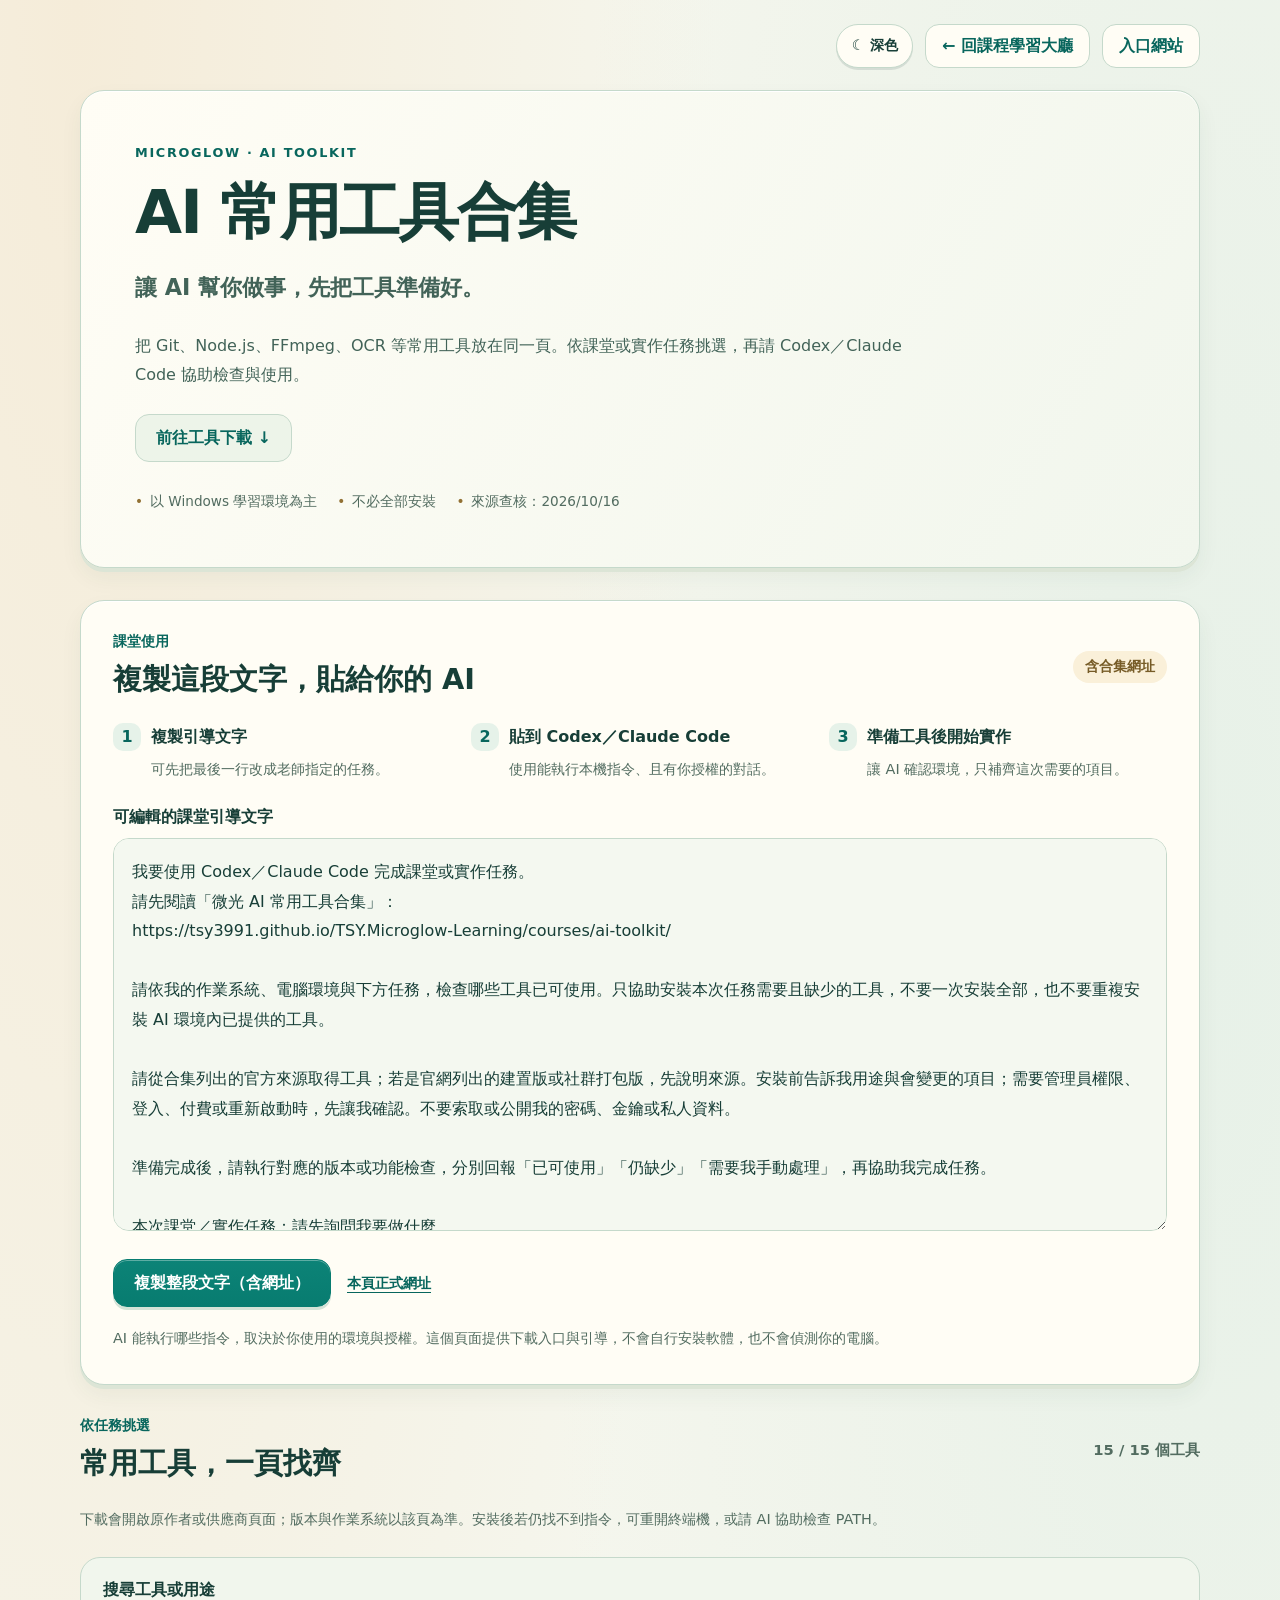
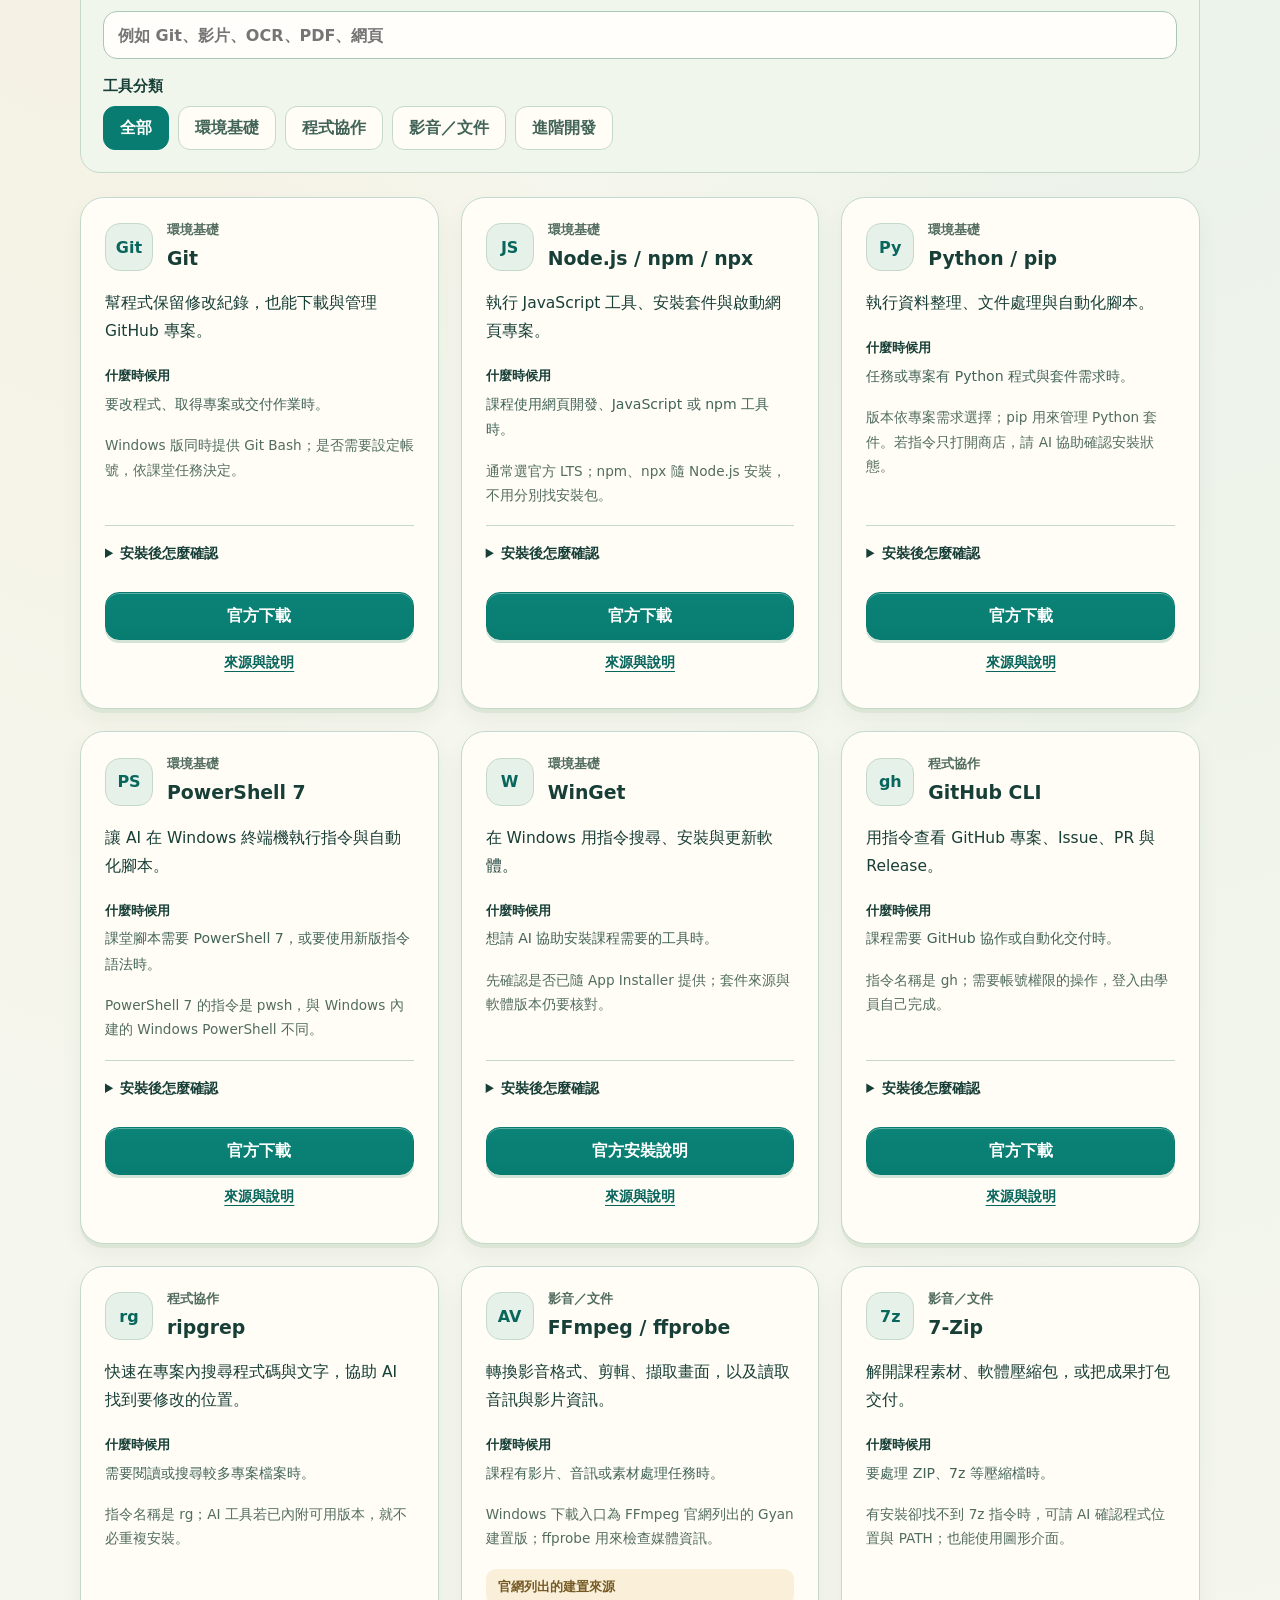
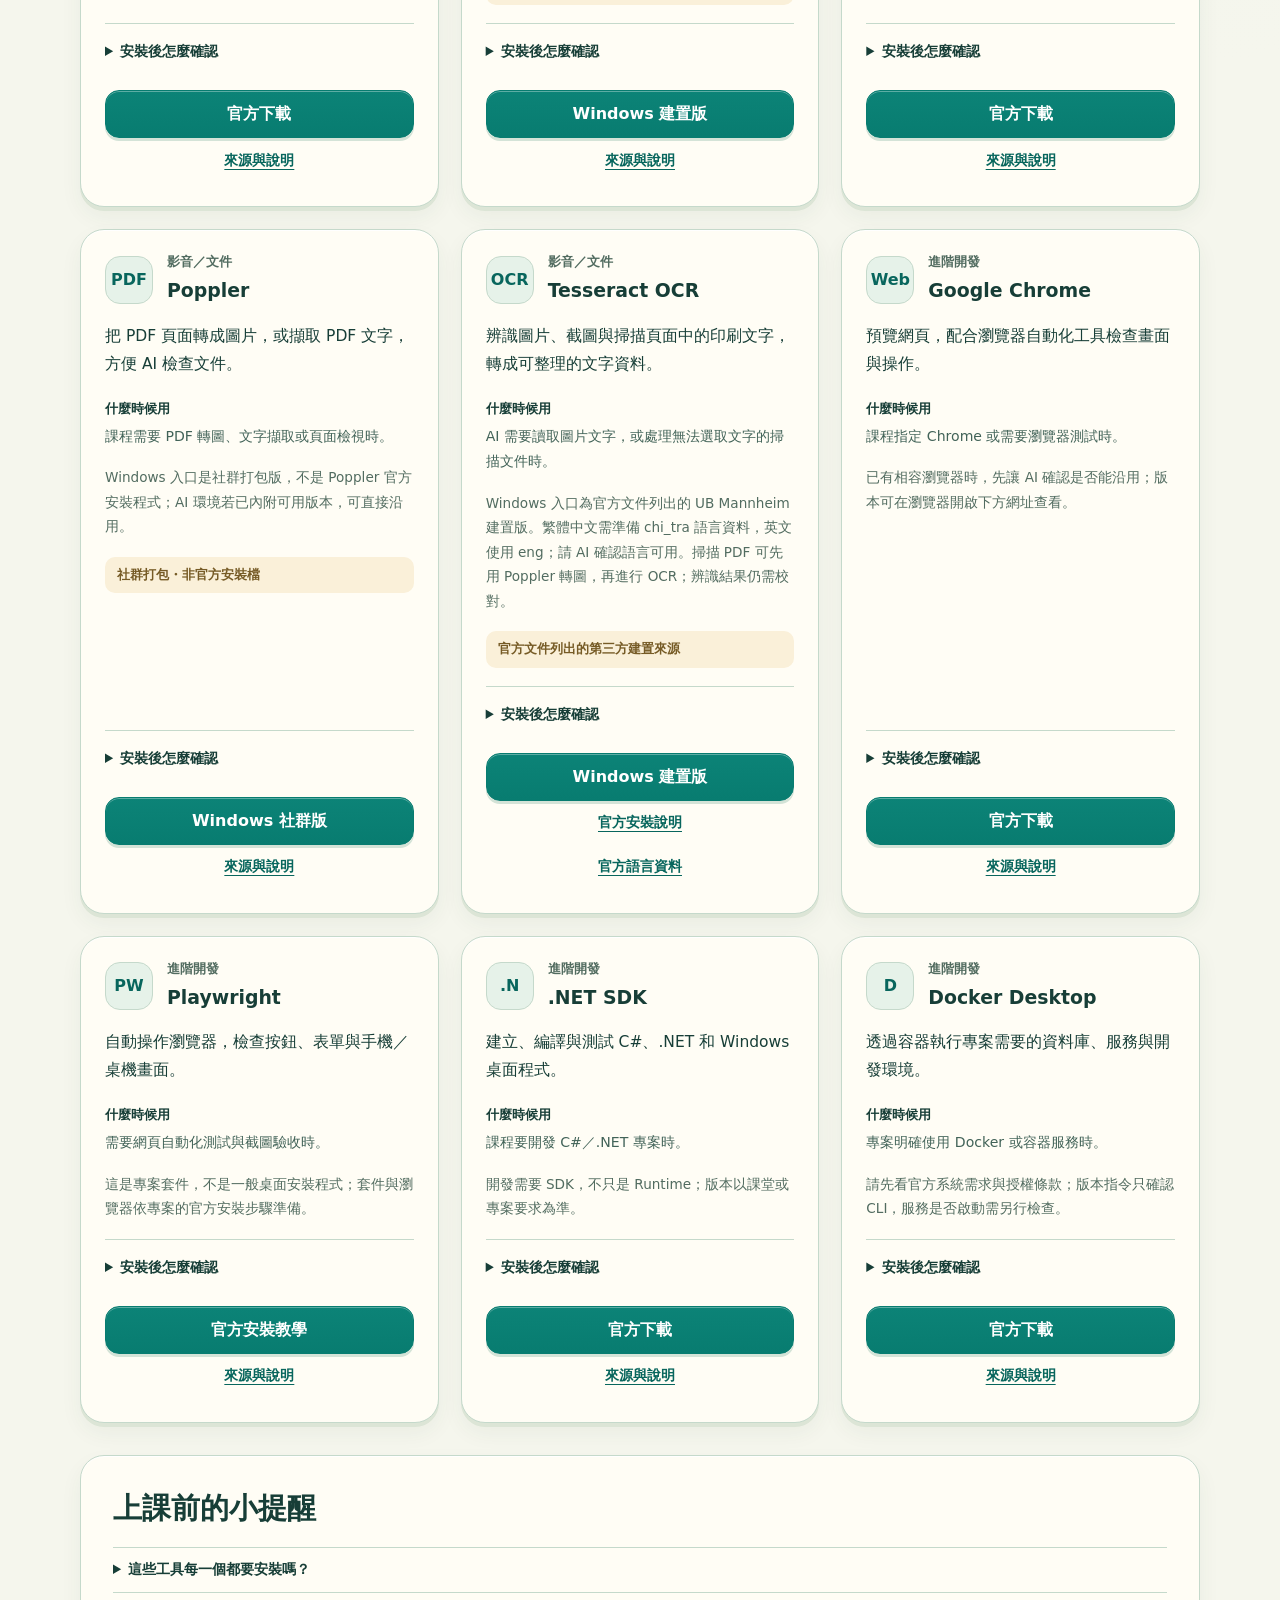
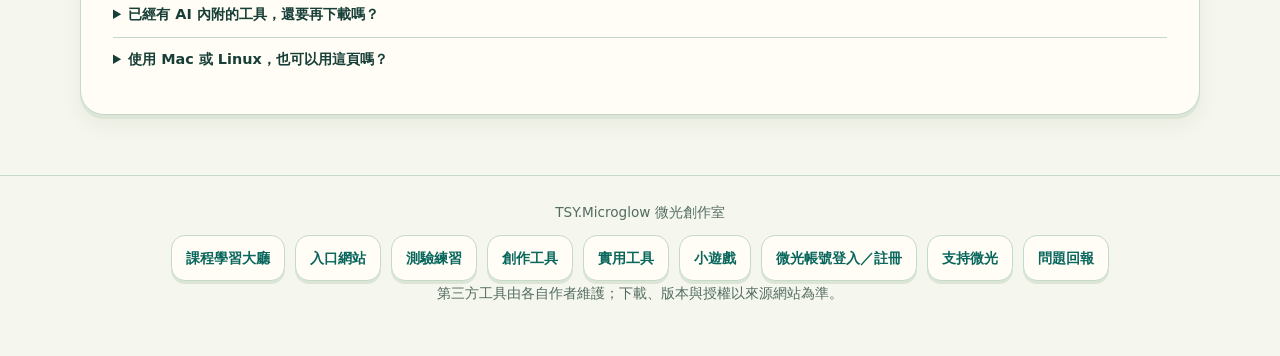
==== courses/ai-toolkit/index.html @ 14f391e3 "feat(theme): add manual theme switching" ====
<!doctype html>
<html lang="zh-Hant-TW">
<head>
  <meta charset="utf-8">

  <meta name="viewport" content="width=device-width, initial-scale=1, viewport-fit=cover">
  <meta http-equiv="Content-Security-Policy" content="default-src 'self'; script-src 'self'; style-src 'self'; img-src 'self' data:; connect-src 'self' https://xduwufkfmzovlwcyodcp.supabase.co; object-src 'none'; base-uri 'self'; form-action 'self'">
    <script src="../../scripts/theme-mode.js?v=20261106b"></script>
  <meta name="theme-color" content="#f5f6ed" data-light-theme-color="#f5f6ed" data-dark-theme-color="#102527">
  <meta name="description" content="AI 課程與實作常用工具下載入口：Git、Node.js、Python、FFmpeg 等工具集中同頁，附用途、安裝確認方式與可貼給 Codex／Claude Code 的課堂引導文字。">
  <meta property="og:title" content="AI 常用工具合集｜微光課程學習">
  <meta property="og:description" content="先確認任務，再準備工具。官方下載、用途說明與課堂引導文字，集中在同一頁。">
  <meta property="og:type" content="website">
  <meta property="og:url" content="https://tsy3991.github.io/TSY.Microglow-Learning/courses/ai-toolkit/">
  <meta property="og:image" content="https://tsy3991.github.io/TSY.Microglow-Learning/assets/og-image.png?v=20261012a">
  <link rel="canonical" href="https://tsy3991.github.io/TSY.Microglow-Learning/courses/ai-toolkit/">
  <link rel="icon" href="../../assets/favicon.png?v=20261012a" type="image/png">
  <link rel="apple-touch-icon" href="../../assets/apple-touch-icon.png?v=20261012a">
  <link rel="manifest" href="../../manifest.webmanifest">
  <title>AI 常用工具合集｜微光課程學習</title>
  <link rel="stylesheet" href="../../shared/base.css?v=20261106b">
  <script src="./toolkit.js?v=20261016a" defer></script>
    <link rel="stylesheet" href="../../theme-mode.css?v=20261106b">
  </head>
<body>
  <a class="skip-link" href="#main-content">跳到主要內容</a>
  <main class="kit-shell" id="main-content" tabindex="-1">
    <nav class="kit-topbar" aria-label="返回連結"><a href="../../">← 回課程學習大廳</a><a href="https://tsy3991.github.io/TSY.Microglow-Website/">入口網站</a></nav>
    <header class="kit-hero">
      <p class="kit-eyebrow">MICROGLOW · AI TOOLKIT</p><h1>AI 常用工具合集</h1>
      <p class="kit-intro">讓 AI 幫你做事，先把工具準備好。</p>
      <p>把 Git、Node.js、FFmpeg、OCR 等常用工具放在同一頁。依課堂或實作任務挑選，再請 Codex／Claude Code 協助檢查與使用。</p>
      <div class="kit-hero-actions"><a class="kit-secondary" href="#tool-list">前往工具下載 ↓</a></div>
      <div class="kit-meta"><span>以 Windows 學習環境為主</span><span>不必全部安裝</span><span>來源查核：2026/10/16</span></div>
    </header>
    <section class="kit-panel kit-classroom" aria-labelledby="classroom-title">
      <div class="kit-section-heading"><div><p class="kit-kicker">課堂使用</p><h2 id="classroom-title">複製這段文字，貼給你的 AI</h2></div><span class="kit-tag">含合集網址</span></div>
      <ol class="kit-steps"><li><strong>複製引導文字</strong><span>可先把最後一行改成老師指定的任務。</span></li><li><strong>貼到 Codex／Claude Code</strong><span>使用能執行本機指令、且有你授權的對話。</span></li><li><strong>準備工具後開始實作</strong><span>讓 AI 確認環境，只補齊這次需要的項目。</span></li></ol>
      <label class="kit-prompt-label" for="classroom-prompt">可編輯的課堂引導文字</label>
      <textarea id="classroom-prompt" rows="12" spellcheck="false">我要使用 Codex／Claude Code 完成課堂或實作任務。
請先閱讀「微光 AI 常用工具合集」：
https://tsy3991.github.io/TSY.Microglow-Learning/courses/ai-toolkit/

請依我的作業系統、電腦環境與下方任務，檢查哪些工具已可使用。只協助安裝本次任務需要且缺少的工具，不要一次安裝全部，也不要重複安裝 AI 環境內已提供的工具。

請從合集列出的官方來源取得工具；若是官網列出的建置版或社群打包版，先說明來源。安裝前告訴我用途與會變更的項目；需要管理員權限、登入、付費或重新啟動時，先讓我確認。不要索取或公開我的密碼、金鑰或私人資料。

準備完成後，請執行對應的版本或功能檢查，分別回報「已可使用」「仍缺少」「需要我手動處理」，再協助我完成任務。

本次課堂／實作任務：請先詢問我要做什麼。</textarea>
      <div class="kit-prompt-actions"><button type="button" class="kit-button" data-copy="classroom-prompt">複製整段文字（含網址）</button><a class="kit-source-link" href="https://tsy3991.github.io/TSY.Microglow-Learning/courses/ai-toolkit/">本頁正式網址</a></div>
      <p class="kit-help">AI 能執行哪些指令，取決於你使用的環境與授權。這個頁面提供下載入口與引導，不會自行安裝軟體，也不會偵測你的電腦。</p>
    </section>
    <section class="kit-catalog" id="tool-list" aria-labelledby="tools-title">
      <div class="kit-section-heading"><div><p class="kit-kicker">依任務挑選</p><h2 id="tools-title">常用工具，一頁找齊</h2></div><p class="kit-count" id="tool-count" role="status" aria-live="polite">15 個工具</p></div>
      <p class="kit-help">下載會開啟原作者或供應商頁面；版本與作業系統以該頁為準。安裝後若仍找不到指令，可重開終端機，或請 AI 協助檢查 PATH。</p>
      <div class="kit-controls" hidden data-controls><label class="kit-search" for="tool-search"><span>搜尋工具或用途</span><input id="tool-search" type="search" placeholder="例如 Git、影片、OCR、PDF、網頁" autocomplete="off"></label><fieldset class="kit-filters"><legend>工具分類</legend><div><button type="button" data-filter="all" aria-pressed="true">全部</button><button type="button" data-filter="basic" aria-pressed="false">環境基礎</button><button type="button" data-filter="code" aria-pressed="false">程式協作</button><button type="button" data-filter="media" aria-pressed="false">影音／文件</button><button type="button" data-filter="advanced" aria-pressed="false">進階開發</button></div></fieldset></div>
      <div class="kit-grid">
      <article class="kit-card" data-tool data-category="basic" data-search="git 幫程式保留修改紀錄，也能下載與管理 github 專案。 要改程式、取得專案或交付作業時。 git --version" aria-labelledby="git-title">
        <div class="kit-card-heading"><span class="kit-mark" aria-hidden="true">Git</span><div><p class="kit-category">環境基礎</p><h3 id="git-title">Git</h3></div></div>
        <p class="kit-use">幫程式保留修改紀錄，也能下載與管理 GitHub 專案。</p><p class="kit-when"><strong>什麼時候用</strong>要改程式、取得專案或交付作業時。</p>
        <p class="kit-note">Windows 版同時提供 Git Bash；是否需要設定帳號，依課堂任務決定。</p>
        <details class="kit-check"><summary>安裝後怎麼確認</summary><pre><code id="check-git">git --version</code></pre><button type="button" class="kit-small-button" data-copy="check-git">複製檢查方式<span class="sr-only">：Git</span></button></details>
        <div class="kit-card-actions"><a class="kit-button" href="https://git-scm.com/install/windows" target="_blank" rel="noopener noreferrer">官方下載<span class="sr-only">：Git（另開分頁）</span></a><a class="kit-source-link" href="https://gitforwindows.org/" target="_blank" rel="noopener noreferrer">來源與說明<span class="sr-only">：Git（另開分頁）</span></a></div>
      </article>
      <article class="kit-card" data-tool data-category="basic" data-search="node.js / npm / npx 執行 javascript 工具、安裝套件與啟動網頁專案。 課程使用網頁開發、javascript 或 npm 工具時。 node --version
npm --version
npx --version" aria-labelledby="node-title">
        <div class="kit-card-heading"><span class="kit-mark" aria-hidden="true">JS</span><div><p class="kit-category">環境基礎</p><h3 id="node-title">Node.js / npm / npx</h3></div></div>
        <p class="kit-use">執行 JavaScript 工具、安裝套件與啟動網頁專案。</p><p class="kit-when"><strong>什麼時候用</strong>課程使用網頁開發、JavaScript 或 npm 工具時。</p>
        <p class="kit-note">通常選官方 LTS；npm、npx 隨 Node.js 安裝，不用分別找安裝包。</p>
        <details class="kit-check"><summary>安裝後怎麼確認</summary><pre><code id="check-node">node --version
npm --version
npx --version</code></pre><button type="button" class="kit-small-button" data-copy="check-node">複製檢查方式<span class="sr-only">：Node.js / npm / npx</span></button></details>
        <div class="kit-card-actions"><a class="kit-button" href="https://nodejs.org/en/download" target="_blank" rel="noopener noreferrer">官方下載<span class="sr-only">：Node.js / npm / npx（另開分頁）</span></a><a class="kit-source-link" href="https://docs.npmjs.com/downloading-and-installing-node-js-and-npm/" target="_blank" rel="noopener noreferrer">來源與說明<span class="sr-only">：Node.js / npm / npx（另開分頁）</span></a></div>
      </article>
      <article class="kit-card" data-tool data-category="basic" data-search="python / pip 執行資料整理、文件處理與自動化腳本。 任務或專案有 python 程式與套件需求時。 python --version
python -m pip --version" aria-labelledby="python-title">
        <div class="kit-card-heading"><span class="kit-mark" aria-hidden="true">Py</span><div><p class="kit-category">環境基礎</p><h3 id="python-title">Python / pip</h3></div></div>
        <p class="kit-use">執行資料整理、文件處理與自動化腳本。</p><p class="kit-when"><strong>什麼時候用</strong>任務或專案有 Python 程式與套件需求時。</p>
        <p class="kit-note">版本依專案需求選擇；pip 用來管理 Python 套件。若指令只打開商店，請 AI 協助確認安裝狀態。</p>
        <details class="kit-check"><summary>安裝後怎麼確認</summary><pre><code id="check-python">python --version
python -m pip --version</code></pre><button type="button" class="kit-small-button" data-copy="check-python">複製檢查方式<span class="sr-only">：Python / pip</span></button></details>
        <div class="kit-card-actions"><a class="kit-button" href="https://www.python.org/downloads/windows/" target="_blank" rel="noopener noreferrer">官方下載<span class="sr-only">：Python / pip（另開分頁）</span></a><a class="kit-source-link" href="https://docs.python.org/3/using/windows.html" target="_blank" rel="noopener noreferrer">來源與說明<span class="sr-only">：Python / pip（另開分頁）</span></a></div>
      </article>
      <article class="kit-card" data-tool data-category="basic" data-search="powershell 7 讓 ai 在 windows 終端機執行指令與自動化腳本。 課堂腳本需要 powershell 7，或要使用新版指令語法時。 pwsh --version" aria-labelledby="powershell-title">
        <div class="kit-card-heading"><span class="kit-mark" aria-hidden="true">PS</span><div><p class="kit-category">環境基礎</p><h3 id="powershell-title">PowerShell 7</h3></div></div>
        <p class="kit-use">讓 AI 在 Windows 終端機執行指令與自動化腳本。</p><p class="kit-when"><strong>什麼時候用</strong>課堂腳本需要 PowerShell 7，或要使用新版指令語法時。</p>
        <p class="kit-note">PowerShell 7 的指令是 pwsh，與 Windows 內建的 Windows PowerShell 不同。</p>
        <details class="kit-check"><summary>安裝後怎麼確認</summary><pre><code id="check-powershell">pwsh --version</code></pre><button type="button" class="kit-small-button" data-copy="check-powershell">複製檢查方式<span class="sr-only">：PowerShell 7</span></button></details>
        <div class="kit-card-actions"><a class="kit-button" href="https://github.com/PowerShell/PowerShell/releases" target="_blank" rel="noopener noreferrer">官方下載<span class="sr-only">：PowerShell 7（另開分頁）</span></a><a class="kit-source-link" href="https://learn.microsoft.com/en-us/powershell/scripting/install/installing-powershell-on-windows" target="_blank" rel="noopener noreferrer">來源與說明<span class="sr-only">：PowerShell 7（另開分頁）</span></a></div>
      </article>
      <article class="kit-card" data-tool data-category="basic" data-search="winget 在 windows 用指令搜尋、安裝與更新軟體。 想請 ai 協助安裝課程需要的工具時。 winget --version" aria-labelledby="winget-title">
        <div class="kit-card-heading"><span class="kit-mark" aria-hidden="true">W</span><div><p class="kit-category">環境基礎</p><h3 id="winget-title">WinGet</h3></div></div>
        <p class="kit-use">在 Windows 用指令搜尋、安裝與更新軟體。</p><p class="kit-when"><strong>什麼時候用</strong>想請 AI 協助安裝課程需要的工具時。</p>
        <p class="kit-note">先確認是否已隨 App Installer 提供；套件來源與軟體版本仍要核對。</p>
        <details class="kit-check"><summary>安裝後怎麼確認</summary><pre><code id="check-winget">winget --version</code></pre><button type="button" class="kit-small-button" data-copy="check-winget">複製檢查方式<span class="sr-only">：WinGet</span></button></details>
        <div class="kit-card-actions"><a class="kit-button" href="https://learn.microsoft.com/en-us/windows/package-manager/winget/" target="_blank" rel="noopener noreferrer">官方安裝說明<span class="sr-only">：WinGet（另開分頁）</span></a><a class="kit-source-link" href="https://github.com/microsoft/winget-cli" target="_blank" rel="noopener noreferrer">來源與說明<span class="sr-only">：WinGet（另開分頁）</span></a></div>
      </article>
      <article class="kit-card" data-tool data-category="code" data-search="github cli 用指令查看 github 專案、issue、pr 與 release。 課程需要 github 協作或自動化交付時。 gh --version" aria-labelledby="github-cli-title">
        <div class="kit-card-heading"><span class="kit-mark" aria-hidden="true">gh</span><div><p class="kit-category">程式協作</p><h3 id="github-cli-title">GitHub CLI</h3></div></div>
        <p class="kit-use">用指令查看 GitHub 專案、Issue、PR 與 Release。</p><p class="kit-when"><strong>什麼時候用</strong>課程需要 GitHub 協作或自動化交付時。</p>
        <p class="kit-note">指令名稱是 gh；需要帳號權限的操作，登入由學員自己完成。</p>
        <details class="kit-check"><summary>安裝後怎麼確認</summary><pre><code id="check-github-cli">gh --version</code></pre><button type="button" class="kit-small-button" data-copy="check-github-cli">複製檢查方式<span class="sr-only">：GitHub CLI</span></button></details>
        <div class="kit-card-actions"><a class="kit-button" href="https://cli.github.com/" target="_blank" rel="noopener noreferrer">官方下載<span class="sr-only">：GitHub CLI（另開分頁）</span></a><a class="kit-source-link" href="https://github.com/cli/cli#installation" target="_blank" rel="noopener noreferrer">來源與說明<span class="sr-only">：GitHub CLI（另開分頁）</span></a></div>
      </article>
      <article class="kit-card" data-tool data-category="code" data-search="ripgrep 快速在專案內搜尋程式碼與文字，協助 ai 找到要修改的位置。 需要閱讀或搜尋較多專案檔案時。 rg --version" aria-labelledby="ripgrep-title">
        <div class="kit-card-heading"><span class="kit-mark" aria-hidden="true">rg</span><div><p class="kit-category">程式協作</p><h3 id="ripgrep-title">ripgrep</h3></div></div>
        <p class="kit-use">快速在專案內搜尋程式碼與文字，協助 AI 找到要修改的位置。</p><p class="kit-when"><strong>什麼時候用</strong>需要閱讀或搜尋較多專案檔案時。</p>
        <p class="kit-note">指令名稱是 rg；AI 工具若已內附可用版本，就不必重複安裝。</p>
        <details class="kit-check"><summary>安裝後怎麼確認</summary><pre><code id="check-ripgrep">rg --version</code></pre><button type="button" class="kit-small-button" data-copy="check-ripgrep">複製檢查方式<span class="sr-only">：ripgrep</span></button></details>
        <div class="kit-card-actions"><a class="kit-button" href="https://github.com/BurntSushi/ripgrep/releases/latest" target="_blank" rel="noopener noreferrer">官方下載<span class="sr-only">：ripgrep（另開分頁）</span></a><a class="kit-source-link" href="https://github.com/BurntSushi/ripgrep#installation" target="_blank" rel="noopener noreferrer">來源與說明<span class="sr-only">：ripgrep（另開分頁）</span></a></div>
      </article>
      <article class="kit-card" data-tool data-category="media" data-search="ffmpeg / ffprobe 轉換影音格式、剪輯、擷取畫面，以及讀取音訊與影片資訊。 課程有影片、音訊或素材處理任務時。 ffmpeg -version
ffprobe -version" aria-labelledby="ffmpeg-title">
        <div class="kit-card-heading"><span class="kit-mark" aria-hidden="true">AV</span><div><p class="kit-category">影音／文件</p><h3 id="ffmpeg-title">FFmpeg / ffprobe</h3></div></div>
        <p class="kit-use">轉換影音格式、剪輯、擷取畫面，以及讀取音訊與影片資訊。</p><p class="kit-when"><strong>什麼時候用</strong>課程有影片、音訊或素材處理任務時。</p>
        <p class="kit-note">Windows 下載入口為 FFmpeg 官網列出的 Gyan 建置版；ffprobe 用來檢查媒體資訊。</p><p class="kit-source">官網列出的建置來源</p>
        <details class="kit-check"><summary>安裝後怎麼確認</summary><pre><code id="check-ffmpeg">ffmpeg -version
ffprobe -version</code></pre><button type="button" class="kit-small-button" data-copy="check-ffmpeg">複製檢查方式<span class="sr-only">：FFmpeg / ffprobe</span></button></details>
        <div class="kit-card-actions"><a class="kit-button" href="https://www.gyan.dev/ffmpeg/builds/" target="_blank" rel="noopener noreferrer">Windows 建置版<span class="sr-only">：FFmpeg / ffprobe（另開分頁）</span></a><a class="kit-source-link" href="https://ffmpeg.org/download.html" target="_blank" rel="noopener noreferrer">來源與說明<span class="sr-only">：FFmpeg / ffprobe（另開分頁）</span></a></div>
      </article>
      <article class="kit-card" data-tool data-category="media" data-search="7-zip 解開課程素材、軟體壓縮包，或把成果打包交付。 要處理 zip、7z 等壓縮檔時。 7z i" aria-labelledby="sevenzip-title">
        <div class="kit-card-heading"><span class="kit-mark" aria-hidden="true">7z</span><div><p class="kit-category">影音／文件</p><h3 id="sevenzip-title">7-Zip</h3></div></div>
        <p class="kit-use">解開課程素材、軟體壓縮包，或把成果打包交付。</p><p class="kit-when"><strong>什麼時候用</strong>要處理 ZIP、7z 等壓縮檔時。</p>
        <p class="kit-note">有安裝卻找不到 7z 指令時，可請 AI 確認程式位置與 PATH；也能使用圖形介面。</p>
        <details class="kit-check"><summary>安裝後怎麼確認</summary><pre><code id="check-sevenzip">7z i</code></pre><button type="button" class="kit-small-button" data-copy="check-sevenzip">複製檢查方式<span class="sr-only">：7-Zip</span></button></details>
        <div class="kit-card-actions"><a class="kit-button" href="https://www.7-zip.org/download.html" target="_blank" rel="noopener noreferrer">官方下載<span class="sr-only">：7-Zip（另開分頁）</span></a><a class="kit-source-link" href="https://github.com/ip7z/7zip" target="_blank" rel="noopener noreferrer">來源與說明<span class="sr-only">：7-Zip（另開分頁）</span></a></div>
      </article>
      <article class="kit-card" data-tool data-category="media" data-search="poppler 把 pdf 頁面轉成圖片，或擷取 pdf 文字，方便 ai 檢查文件。 課程需要 pdf 轉圖、文字擷取或頁面檢視時。 pdftoppm -v
pdftotext -v" aria-labelledby="poppler-title">
        <div class="kit-card-heading"><span class="kit-mark" aria-hidden="true">PDF</span><div><p class="kit-category">影音／文件</p><h3 id="poppler-title">Poppler</h3></div></div>
        <p class="kit-use">把 PDF 頁面轉成圖片，或擷取 PDF 文字，方便 AI 檢查文件。</p><p class="kit-when"><strong>什麼時候用</strong>課程需要 PDF 轉圖、文字擷取或頁面檢視時。</p>
        <p class="kit-note">Windows 入口是社群打包版，不是 Poppler 官方安裝程式；AI 環境若已內附可用版本，可直接沿用。</p><p class="kit-source">社群打包・非官方安裝檔</p>
        <details class="kit-check"><summary>安裝後怎麼確認</summary><pre><code id="check-poppler">pdftoppm -v
pdftotext -v</code></pre><button type="button" class="kit-small-button" data-copy="check-poppler">複製檢查方式<span class="sr-only">：Poppler</span></button></details>
        <div class="kit-card-actions"><a class="kit-button" href="https://github.com/oschwartz10612/poppler-windows/releases" target="_blank" rel="noopener noreferrer">Windows 社群版<span class="sr-only">：Poppler（另開分頁）</span></a><a class="kit-source-link" href="https://poppler.freedesktop.org/" target="_blank" rel="noopener noreferrer">來源與說明<span class="sr-only">：Poppler（另開分頁）</span></a></div>
      </article>
      <article class="kit-card" data-tool data-category="media" data-search="tesseract ocr 光學文字辨識 圖片轉文字 掃描文件 截圖 繁體中文 chi_tra 英文 eng tesseract --version --list-langs" aria-labelledby="tesseract-title">
        <div class="kit-card-heading"><span class="kit-mark" aria-hidden="true">OCR</span><div><p class="kit-category">影音／文件</p><h3 id="tesseract-title">Tesseract OCR</h3></div></div>
        <p class="kit-use">辨識圖片、截圖與掃描頁面中的印刷文字，轉成可整理的文字資料。</p><p class="kit-when"><strong>什麼時候用</strong>AI 需要讀取圖片文字，或處理無法選取文字的掃描文件時。</p>
        <p class="kit-note">Windows 入口為官方文件列出的 UB Mannheim 建置版。繁體中文需準備 chi_tra 語言資料，英文使用 eng；請 AI 確認語言可用。掃描 PDF 可先用 Poppler 轉圖，再進行 OCR；辨識結果仍需校對。</p><p class="kit-source">官方文件列出的第三方建置來源</p>
        <details class="kit-check"><summary>安裝後怎麼確認</summary><pre><code id="check-tesseract">tesseract --version
tesseract --list-langs</code></pre><p class="kit-help">版本能顯示後，再確認語言清單包含任務需要的 chi_tra／eng；只有版本正常，不代表已可辨識繁體中文。</p><button type="button" class="kit-small-button" data-copy="check-tesseract">複製檢查方式<span class="sr-only">：Tesseract OCR</span></button></details>
        <div class="kit-card-actions"><a class="kit-button" href="https://github.com/UB-Mannheim/tesseract/wiki" target="_blank" rel="noopener noreferrer">Windows 建置版<span class="sr-only">：Tesseract OCR（另開分頁）</span></a><a class="kit-source-link" href="https://tesseract-ocr.github.io/tessdoc/Installation.html" target="_blank" rel="noopener noreferrer">官方安裝說明<span class="sr-only">：Tesseract OCR（另開分頁）</span></a><a class="kit-source-link" href="https://tesseract-ocr.github.io/tessdoc/Data-Files.html" target="_blank" rel="noopener noreferrer">官方語言資料<span class="sr-only">：Tesseract OCR（另開分頁）</span></a></div>
      </article>
      <article class="kit-card" data-tool data-category="advanced" data-search="google chrome 預覽網頁，配合瀏覽器自動化工具檢查畫面與操作。 課程指定 chrome 或需要瀏覽器測試時。 chrome://version" aria-labelledby="chrome-title">
        <div class="kit-card-heading"><span class="kit-mark" aria-hidden="true">Web</span><div><p class="kit-category">進階開發</p><h3 id="chrome-title">Google Chrome</h3></div></div>
        <p class="kit-use">預覽網頁，配合瀏覽器自動化工具檢查畫面與操作。</p><p class="kit-when"><strong>什麼時候用</strong>課程指定 Chrome 或需要瀏覽器測試時。</p>
        <p class="kit-note">已有相容瀏覽器時，先讓 AI 確認是否能沿用；版本可在瀏覽器開啟下方網址查看。</p>
        <details class="kit-check"><summary>安裝後怎麼確認</summary><pre><code id="check-chrome">chrome://version</code></pre><button type="button" class="kit-small-button" data-copy="check-chrome">複製檢查方式<span class="sr-only">：Google Chrome</span></button></details>
        <div class="kit-card-actions"><a class="kit-button" href="https://www.google.com/chrome/" target="_blank" rel="noopener noreferrer">官方下載<span class="sr-only">：Google Chrome（另開分頁）</span></a><a class="kit-source-link" href="https://support.google.com/chrome/answer/95346" target="_blank" rel="noopener noreferrer">來源與說明<span class="sr-only">：Google Chrome（另開分頁）</span></a></div>
      </article>
      <article class="kit-card" data-tool data-category="advanced" data-search="playwright 自動操作瀏覽器，檢查按鈕、表單與手機／桌機畫面。 需要網頁自動化測試與截圖驗收時。 npm ls @playwright/test playwright" aria-labelledby="playwright-title">
        <div class="kit-card-heading"><span class="kit-mark" aria-hidden="true">PW</span><div><p class="kit-category">進階開發</p><h3 id="playwright-title">Playwright</h3></div></div>
        <p class="kit-use">自動操作瀏覽器，檢查按鈕、表單與手機／桌機畫面。</p><p class="kit-when"><strong>什麼時候用</strong>需要網頁自動化測試與截圖驗收時。</p>
        <p class="kit-note">這是專案套件，不是一般桌面安裝程式；套件與瀏覽器依專案的官方安裝步驟準備。</p>
        <details class="kit-check"><summary>安裝後怎麼確認</summary><pre><code id="check-playwright">npm ls @playwright/test playwright</code></pre><button type="button" class="kit-small-button" data-copy="check-playwright">複製檢查方式<span class="sr-only">：Playwright</span></button></details>
        <div class="kit-card-actions"><a class="kit-button" href="https://playwright.dev/docs/intro" target="_blank" rel="noopener noreferrer">官方安裝教學<span class="sr-only">：Playwright（另開分頁）</span></a><a class="kit-source-link" href="https://github.com/microsoft/playwright" target="_blank" rel="noopener noreferrer">來源與說明<span class="sr-only">：Playwright（另開分頁）</span></a></div>
      </article>
      <article class="kit-card" data-tool data-category="advanced" data-search=".net sdk 建立、編譯與測試 c#、.net 和 windows 桌面程式。 課程要開發 c#／.net 專案時。 dotnet --list-sdks" aria-labelledby="dotnet-title">
        <div class="kit-card-heading"><span class="kit-mark" aria-hidden="true">.N</span><div><p class="kit-category">進階開發</p><h3 id="dotnet-title">.NET SDK</h3></div></div>
        <p class="kit-use">建立、編譯與測試 C#、.NET 和 Windows 桌面程式。</p><p class="kit-when"><strong>什麼時候用</strong>課程要開發 C#／.NET 專案時。</p>
        <p class="kit-note">開發需要 SDK，不只是 Runtime；版本以課堂或專案要求為準。</p>
        <details class="kit-check"><summary>安裝後怎麼確認</summary><pre><code id="check-dotnet">dotnet --list-sdks</code></pre><button type="button" class="kit-small-button" data-copy="check-dotnet">複製檢查方式<span class="sr-only">：.NET SDK</span></button></details>
        <div class="kit-card-actions"><a class="kit-button" href="https://dotnet.microsoft.com/en-us/download" target="_blank" rel="noopener noreferrer">官方下載<span class="sr-only">：.NET SDK（另開分頁）</span></a><a class="kit-source-link" href="https://learn.microsoft.com/en-us/dotnet/core/install/windows" target="_blank" rel="noopener noreferrer">來源與說明<span class="sr-only">：.NET SDK（另開分頁）</span></a></div>
      </article>
      <article class="kit-card" data-tool data-category="advanced" data-search="docker desktop 透過容器執行專案需要的資料庫、服務與開發環境。 專案明確使用 docker 或容器服務時。 docker --version" aria-labelledby="docker-title">
        <div class="kit-card-heading"><span class="kit-mark" aria-hidden="true">D</span><div><p class="kit-category">進階開發</p><h3 id="docker-title">Docker Desktop</h3></div></div>
        <p class="kit-use">透過容器執行專案需要的資料庫、服務與開發環境。</p><p class="kit-when"><strong>什麼時候用</strong>專案明確使用 Docker 或容器服務時。</p>
        <p class="kit-note">請先看官方系統需求與授權條款；版本指令只確認 CLI，服務是否啟動需另行檢查。</p>
        <details class="kit-check"><summary>安裝後怎麼確認</summary><pre><code id="check-docker">docker --version</code></pre><button type="button" class="kit-small-button" data-copy="check-docker">複製檢查方式<span class="sr-only">：Docker Desktop</span></button></details>
        <div class="kit-card-actions"><a class="kit-button" href="https://www.docker.com/products/docker-desktop/" target="_blank" rel="noopener noreferrer">官方下載<span class="sr-only">：Docker Desktop（另開分頁）</span></a><a class="kit-source-link" href="https://docs.docker.com/desktop/setup/install/windows-install/" target="_blank" rel="noopener noreferrer">來源與說明<span class="sr-only">：Docker Desktop（另開分頁）</span></a></div>
      </article>
      </div>
      <div class="kit-empty kit-panel" hidden id="tool-empty"><h3>找不到符合的工具</h3><p>試試其他關鍵字，或切回全部工具。</p><button class="kit-secondary" type="button" id="clear-search">清除篩選</button></div>
    </section>
    <section class="kit-panel kit-faq" aria-labelledby="questions-title"><h2 id="questions-title">上課前的小提醒</h2><details><summary>這些工具每一個都要安裝嗎？</summary><p>不用。先看老師的任務，或把上方文字貼給 AI，請它判斷哪些已可使用、哪些真的需要。npm／npx、ffprobe 等隨對應工具提供的項目，不必再找獨立安裝包。</p></details><details><summary>已經有 AI 內附的工具，還要再下載嗎？</summary><p>不一定。先請 AI 執行實際檢查；現有版本能完成課程任務，就可以沿用。頁面列出的是工具選單，不是每台電腦的固定安裝清單。</p></details><details><summary>使用 Mac 或 Linux，也可以用這頁嗎？</summary><p>可以參考用途與官方文件，再讓 AI 依你的系統選擇相容版本。這頁部分下載入口專為 Windows，請不要直接安裝到其他系統。</p></details></section>
    <p id="copy-status" class="kit-copy-status" role="status" aria-live="polite"></p>
  </main>
  <footer class="kit-footer"><p>TSY.Microglow 微光創作室</p><nav aria-label="站台連結"><a href="../../">課程學習大廳</a><a href="https://tsy3991.github.io/TSY.Microglow-Website/">入口網站</a><a href="https://tsy3991.github.io/amateur-radio-quiz/">測驗練習</a><a href="https://tsy3991.github.io/TSY.Microglow-Creative/">創作工具</a><a href="https://tsy3991.github.io/TSY.Microglow-Tools/">實用工具</a><a href="https://tsy3991.github.io/TSY.Microglow-Games/">小遊戲</a><a href="https://tsy3991.github.io/TSY.Microglow-Website/auth/login.html">微光帳號登入／註冊</a><a href="https://tsy3991.github.io/TSY.Microglow-Website/#support">支持微光</a><a href="https://tsy3991.github.io/TSY.Microglow-Website/#feedback">問題回報</a></nav><p>第三方工具由各自作者維護；下載、版本與授權以來源網站為準。</p></footer>
<script src="../../scripts/portal-visit-beacon.js?v=20261102a" defer></script>
</body>
</html>
---- shared/base.css ----
:root {
  color-scheme: light;
  --kit-ink: #173e37;
  --kit-muted: #526c60;
  --kit-teal: #087c70;
  --kit-line: #c5d9cb;
  --kit-shadow: inset 0 1px 0 #fff, 0 4px 0 #dce5d6, 0 10px 22px rgba(38, 75, 54, .055);
  font-family: "Noto Sans TC", "Microsoft JhengHei", system-ui, sans-serif;
  color: var(--kit-ink);
  background: #f5f6ed;
}
* { box-sizing: border-box; }
body { margin: 0; background: radial-gradient(ellipse at 6% 0, #f5ecd9, transparent 40rem), radial-gradient(ellipse at 95% 18%, #e7f1e8, transparent 42rem), #f5f6ed; }
button, input, textarea { font: inherit; }
button, a { -webkit-tap-highlight-color: transparent; }
a { color: #08665d; text-underline-offset: 4px; }
button { cursor: pointer; }
h1, h2, h3, p { margin-top: 0; }
[hidden] { display: none !important; }
:is(a, button, input, textarea, summary):focus-visible { outline: 3px solid #0a887e; outline-offset: 4px; }
main:focus { outline: none; }
.sr-only { position: absolute; width: 1px; height: 1px; padding: 0; margin: -1px; overflow: hidden; clip-path: inset(50%); white-space: nowrap; border: 0; }
.skip-link { position: fixed; top: 12px; left: 12px; z-index: 100; padding: 12px 18px; background: #08665d; color: white; border-radius: 12px; transform: translateY(-160%); }
.skip-link:focus-visible { transform: none; }
.kit-shell { width: min(1120px, calc(100% - 40px)); margin: auto; padding: 24px 0 60px; }
.kit-topbar { display: flex; justify-content: space-between; gap: 12px; margin-bottom: 22px; }
.kit-topbar a { display: inline-flex; align-items: center; min-height: 44px; padding: 10px 16px; border: 1px solid var(--kit-line); border-radius: 14px; background: #fffdf5; text-decoration: none; font-weight: 800; }
.kit-hero, .kit-panel, .kit-card { border: 1px solid var(--kit-line); border-radius: 24px; box-shadow: var(--kit-shadow); background: #fffdf5; }
.kit-hero { padding: clamp(24px, 5vw, 54px); background: linear-gradient(120deg, #fffdf5, #f1f6ed); }
.kit-eyebrow { margin-bottom: 16px; color: #08665d; font-size: .8rem; font-weight: 850; letter-spacing: .13em; }
h1 { margin-bottom: 18px; font-size: clamp(2.15rem, 5vw, 3.8rem); line-height: 1.2; letter-spacing: -.03em; }
.kit-hero > p:not(.kit-eyebrow) { max-width: 780px; color: #426358; line-height: 1.85; }
.kit-hero .kit-intro { font-size: clamp(1.1rem, 2vw, 1.4rem); font-weight: 750; }
.kit-hero-actions, .kit-prompt-actions { display: flex; flex-wrap: wrap; align-items: center; gap: 14px; margin-top: 24px; }
.kit-button, .kit-secondary, .kit-small-button { display: inline-flex; align-items: center; justify-content: center; min-height: 46px; padding: 11px 20px; border-radius: 14px; line-height: 1.5; font-weight: 800; text-align: center; text-decoration: none; }
.kit-button { border: 1px solid #087c70; background: linear-gradient(#0c8377, #087c70); color: #fff; box-shadow: inset 0 1px 0 #ffffff55, 0 3px 0 #d4e3d7; }
.kit-button:hover { background: #08665d; }
.kit-secondary, .kit-small-button { border: 1px solid var(--kit-line); background: #edf4e9; color: #08665d; }
.kit-secondary:hover, .kit-small-button:hover { background: #e2eede; }
.kit-meta { display: flex; flex-wrap: wrap; gap: 10px 20px; margin-top: 28px; color: var(--kit-muted); font-size: .85rem; line-height: 1.7; }
.kit-meta span::before { content: "•"; margin-right: 7px; color: #927134; }
.kit-panel { padding: clamp(20px, 3vw, 32px); }
.kit-classroom, .kit-catalog, .kit-faq { margin-top: 32px; }
.kit-section-heading { display: flex; flex-wrap: wrap; justify-content: space-between; align-items: center; gap: 12px; margin-bottom: 22px; }
.kit-kicker { margin-bottom: 8px; font-weight: 800; color: #08665d; font-size: .86rem; }
h2 { margin-bottom: 0; font-size: clamp(1.35rem, 3vw, 1.8rem); line-height: 1.45; }
.kit-tag { padding: 7px 12px; border-radius: 99px; background: #faf0d9; color: #765b26; font-size: .85rem; font-weight: 800; }
.kit-steps { display: grid; grid-template-columns: repeat(3, minmax(0, 1fr)); gap: 20px; padding: 0; margin: 0 0 24px; list-style: none; counter-reset: steps; }
.kit-steps li { position: relative; padding-left: 38px; counter-increment: steps; }
.kit-steps li::before { content: counter(steps); position: absolute; left: 0; top: 0; display: grid; place-items: center; width: 28px; height: 28px; border-radius: 10px; color: #08665d; background: #e6f2e9; font-weight: 850; }
.kit-steps strong { display: block; margin-bottom: 7px; line-height: 1.7; }
.kit-steps span { display: block; color: var(--kit-muted); font-size: .9rem; line-height: 1.8; }
.kit-prompt-label { display: block; margin-bottom: 10px; font-weight: 800; }
textarea { width: 100%; padding: 18px; resize: vertical; min-height: 200px; border: 1px solid var(--kit-line); border-radius: 16px; color: var(--kit-ink); background: #f4f8f0; line-height: 1.85; font-size: 1rem; }
.kit-source-link { display: inline-flex; align-items: center; min-height: 44px; padding: 8px 2px; font-size: .9rem; font-weight: 750; }
.kit-help { margin: 18px 0 0; color: var(--kit-muted); font-size: .9rem; line-height: 1.85; }
.kit-count { margin: 0; color: var(--kit-muted); font-size: .92rem; font-weight: 750; }
.kit-controls { margin: 24px 0; padding: 22px; border: 1px solid var(--kit-line); border-radius: 20px; background: #f1f6ed; }
.kit-search { display: grid; gap: 10px; font-weight: 750; }
.kit-search input { width: 100%; min-height: 48px; padding: 12px 14px; border: 1px solid #aac6b7; border-radius: 14px; background: #fffefa; color: var(--kit-ink); }
.kit-filters { padding: 0; border: 0; margin: 18px 0 0; min-width: 0; }
.kit-filters legend { padding: 0; margin-bottom: 10px; font-weight: 750; font-size: .92rem; }
.kit-filters > div { display: flex; flex-wrap: wrap; gap: 9px; }
.kit-filters button { min-height: 44px; padding: 10px 16px; border: 1px solid var(--kit-line); border-radius: 12px; color: #426358; background: #fffdf5; font-weight: 750; }
.kit-filters button[aria-pressed="true"] { color: #fff; background: #087c70; border-color: #087c70; }
.kit-grid { display: grid; grid-template-columns: repeat(3, minmax(0, 1fr)); gap: 22px; margin-top: 24px; }
.kit-card { display: flex; flex-direction: column; padding: 24px; min-width: 0; }
.kit-card-heading { display: flex; align-items: center; gap: 14px; margin-bottom: 18px; }
.kit-card-heading > div { min-width: 0; }
.kit-mark { display: grid; flex: 0 0 48px; place-items: center; width: 48px; height: 48px; border: 1px solid var(--kit-line); border-radius: 15px; background: #e6f2e9; color: #08665d; font-weight: 850; font-size: 1rem; }
.kit-category { margin: 0 0 5px; color: #526c60; font-size: .8rem; font-weight: 750; }
h3 { margin: 0; font-size: 1.18rem; line-height: 1.5; overflow-wrap: anywhere; }
.kit-use { margin-bottom: 18px; font-size: .97rem; line-height: 1.8; }
.kit-when { margin-bottom: 16px; font-size: .88rem; color: #426358; line-height: 1.8; }
.kit-when strong { display: block; margin-bottom: 4px; color: var(--kit-ink); font-size: .82rem; }
.kit-note { margin: 0 0 18px; color: var(--kit-muted); font-size: .85rem; line-height: 1.8; }
.kit-source { margin: 0 0 18px; padding: 8px 12px; color: #765b26; border-radius: 10px; background: #faf0d9; font-size: .8rem; font-weight: 750; line-height: 1.6; }
.kit-check { margin-top: auto; border-top: 1px solid var(--kit-line); padding-top: 6px; }
summary { cursor: pointer; min-height: 44px; padding: 12px 0; font-size: .9rem; font-weight: 750; }
pre { padding: 14px; margin: 6px 0 12px; border: 1px solid #d7e3d3; border-radius: 12px; background: #f1f6ed; overflow-x: auto; font-size: .83rem; line-height: 1.8; }
code { font-family: Consolas, "Cascadia Code", monospace; }
.kit-small-button { min-height: 44px; font-size: .86rem; padding: 9px 14px; margin-bottom: 14px; }
.kit-card-actions { display: grid; grid-template-columns: 1fr; justify-items: center; margin-top: 16px; }
.kit-card-actions .kit-button { width: 100%; }
.kit-empty { margin-top: 24px; text-align: center; }
.kit-faq h2 { margin-bottom: 18px; }
.kit-faq details { border-top: 1px solid var(--kit-line); }
.kit-faq p { color: #426358; font-size: .95rem; line-height: 1.85; }
.kit-copy-status { position: fixed; z-index: 50; bottom: 20px; left: 50%; transform: translateX(-50%); width: max-content; max-width: calc(100% - 32px); margin: 0; padding: 14px 20px; border-radius: 16px; background: #173e37; color: #fff; box-shadow: 0 8px 24px #173e3726; font-size: .92rem; line-height: 1.7; pointer-events: none; }
.kit-copy-status:empty { display: none; }
.kit-footer { padding: 24px 20px 40px; border-top: 1px solid var(--kit-line); text-align: center; color: var(--kit-muted); font-size: .85rem; line-height: 1.8; }
.kit-footer p { margin-bottom: 10px; }
.kit-footer nav { display: flex; flex-wrap: wrap; justify-content: center; gap: 10px; }
.kit-footer a { display: inline-flex; align-items: center; min-height: 44px; padding: 10px; font-weight: 750; }
@media (max-width: 960px) { .kit-grid { grid-template-columns: repeat(2, minmax(0, 1fr)); } }
@media (max-width: 640px) {
  .kit-shell { width: calc(100% - 28px); padding-top: 16px; }
  .kit-topbar { margin-bottom: 18px; }
  .kit-topbar a { font-size: .9rem; padding: 10px 12px; }
  .kit-hero, .kit-panel { padding: 22px 20px; }
  .kit-eyebrow { font-size: .7rem; letter-spacing: .08em; }
  .kit-hero > p:not(.kit-eyebrow) { font-size: .97rem; }
  .kit-hero-actions, .kit-prompt-actions { align-items: stretch; flex-direction: column; gap: 12px; }
  .kit-hero-actions .kit-button, .kit-hero-actions .kit-secondary { width: 100%; }
  .kit-prompt-actions .kit-source-link { justify-content: center; }
  .kit-meta { gap: 8px 12px; font-size: .78rem; }
  .kit-steps, .kit-grid { grid-template-columns: 1fr; }
  .kit-steps { gap: 18px; }
  .kit-controls { padding: 18px 16px; }
  .kit-filters button { padding: 10px 12px; font-size: .9rem; }
  .kit-card { padding: 22px; }
  textarea { padding: 14px; }
}
@media print {
  body { background: #fff; }
  .kit-shell { width: 100%; }
  .kit-controls, .kit-copy-status, [data-copy], .kit-topbar, .kit-hero-actions { display: none !important; }
  .kit-grid { grid-template-columns: repeat(2, minmax(0, 1fr)); }
  .kit-card { break-inside: avoid; box-shadow: none; }
}

.kit-topbar { flex-wrap: wrap; }
.kit-footer a { padding: 10px 14px; border: 1px solid var(--kit-line); border-radius: 14px; background: #fffdf5; text-decoration: none; box-shadow: 0 3px 0 #dce5d6; }
@media (prefers-reduced-motion: no-preference) { @view-transition { navigation: auto; } }


 :root[data-theme="dark"]{ color-scheme:dark; --kit-bg:#102527; --kit-panel:#193336; --kit-panel-soft:#203d40; --kit-ink:#f6f3e9; --kit-muted:#b5c9c4; --kit-line:#526b6b; --kit-teal:#8ee0cf; --kit-gold:#ffcf70; --kit-shadow:0 16px 36px #0007; }
 :root[data-theme="dark"] html, :root[data-theme="dark"] body{ color-scheme:dark; background:#102527; color:#f6f3e9; }
 :root[data-theme="dark"] :is(.kit-hero,.kit-panel,.kit-card,.kit-controls,.kit-filters button,.kit-search input,textarea,pre){ background-color:#193336; color:#f6f3e9; border-color:#526b6b; }
 :root[data-theme="dark"] .kit-hero{ background:linear-gradient(120deg,#193336,#203d40); } :root[data-theme="dark"] :is(.kit-hero>p:not(.kit-eyebrow),.kit-when,.kit-faq p,.kit-filters button){ color:#d4e2de; }
 :root[data-theme="dark"] :is(.kit-eyebrow,.kit-kicker){ color:#8ee0cf; } :root[data-theme="dark"] .kit-filters button[aria-pressed="true"]{ background:#204d48; color:#f6f3e9; border-color:#8ee0cf; }
 :root[data-theme="dark"] .kit-secondary, :root[data-theme="dark"] .kit-small-button{ background:#203d40; color:#d4e2de; } :root[data-theme="dark"] .kit-button{ background:linear-gradient(#8ee0cf,#63c4b1); color:#102527; border-color:#8ee0cf; } :root[data-theme="dark"] .kit-source{ background:#493b20; color:#ffcf70; } :root[data-theme="dark"] .kit-copy-status{ background:#203d40; color:#f6f3e9; }

.skip-link { top:calc(12px + env(safe-area-inset-top,0px)); left:calc(12px + env(safe-area-inset-left,0px)); }
.kit-copy-status { bottom:calc(20px + env(safe-area-inset-bottom,0px)); left:calc(50% + env(safe-area-inset-left,0px)); max-width:calc(100% - 32px - env(safe-area-inset-left,0px) - env(safe-area-inset-right,0px)); }
/* Dark theme contrast for fixed source/category labels. */
:root[data-theme="dark"] .kit-source-link{color:#8ee0cf}
:root[data-theme="dark"] .kit-category{color:#b5c9c4}
:root[data-theme="dark"] .kit-mark{background:#203d40;color:#d4e2de;border-color:#526b6b}
---- theme-mode.css ----
:root { color-scheme: light; }
:root[data-theme="dark"] { color-scheme: dark; }
.tsy-theme-toggle { position: static; z-index: auto; display: inline-flex; align-items: center; justify-content: center; gap: .35rem; flex: 0 0 auto; min-height: 44px; margin-inline-start: auto; padding: .55rem .9rem; border: 1px solid var(--line, #c5d9cb); border-radius: 999px; color: var(--ink, #173e37); background: var(--panel, #fffdf5); box-shadow: 0 2px 0 rgba(23,62,55,.12); font: inherit; font-size: .9rem; font-weight: 800; line-height: 1.2; cursor: pointer; white-space: nowrap; }
.tsy-theme-toggle:hover { filter: brightness(.96); }
.tsy-theme-toggle:focus-visible { outline: 3px solid #0a887e; outline-offset: 3px; }
:root[data-theme="dark"] .tsy-theme-toggle { color: var(--ink, #f6f3e9); background: var(--panel, #193336); border-color: var(--line, #526b6b); box-shadow: 0 2px 0 rgba(0,0,0,.25); }
:root[data-theme="dark"] .tsy-theme-toggle:focus-visible { outline-color: #8ee0cf; }
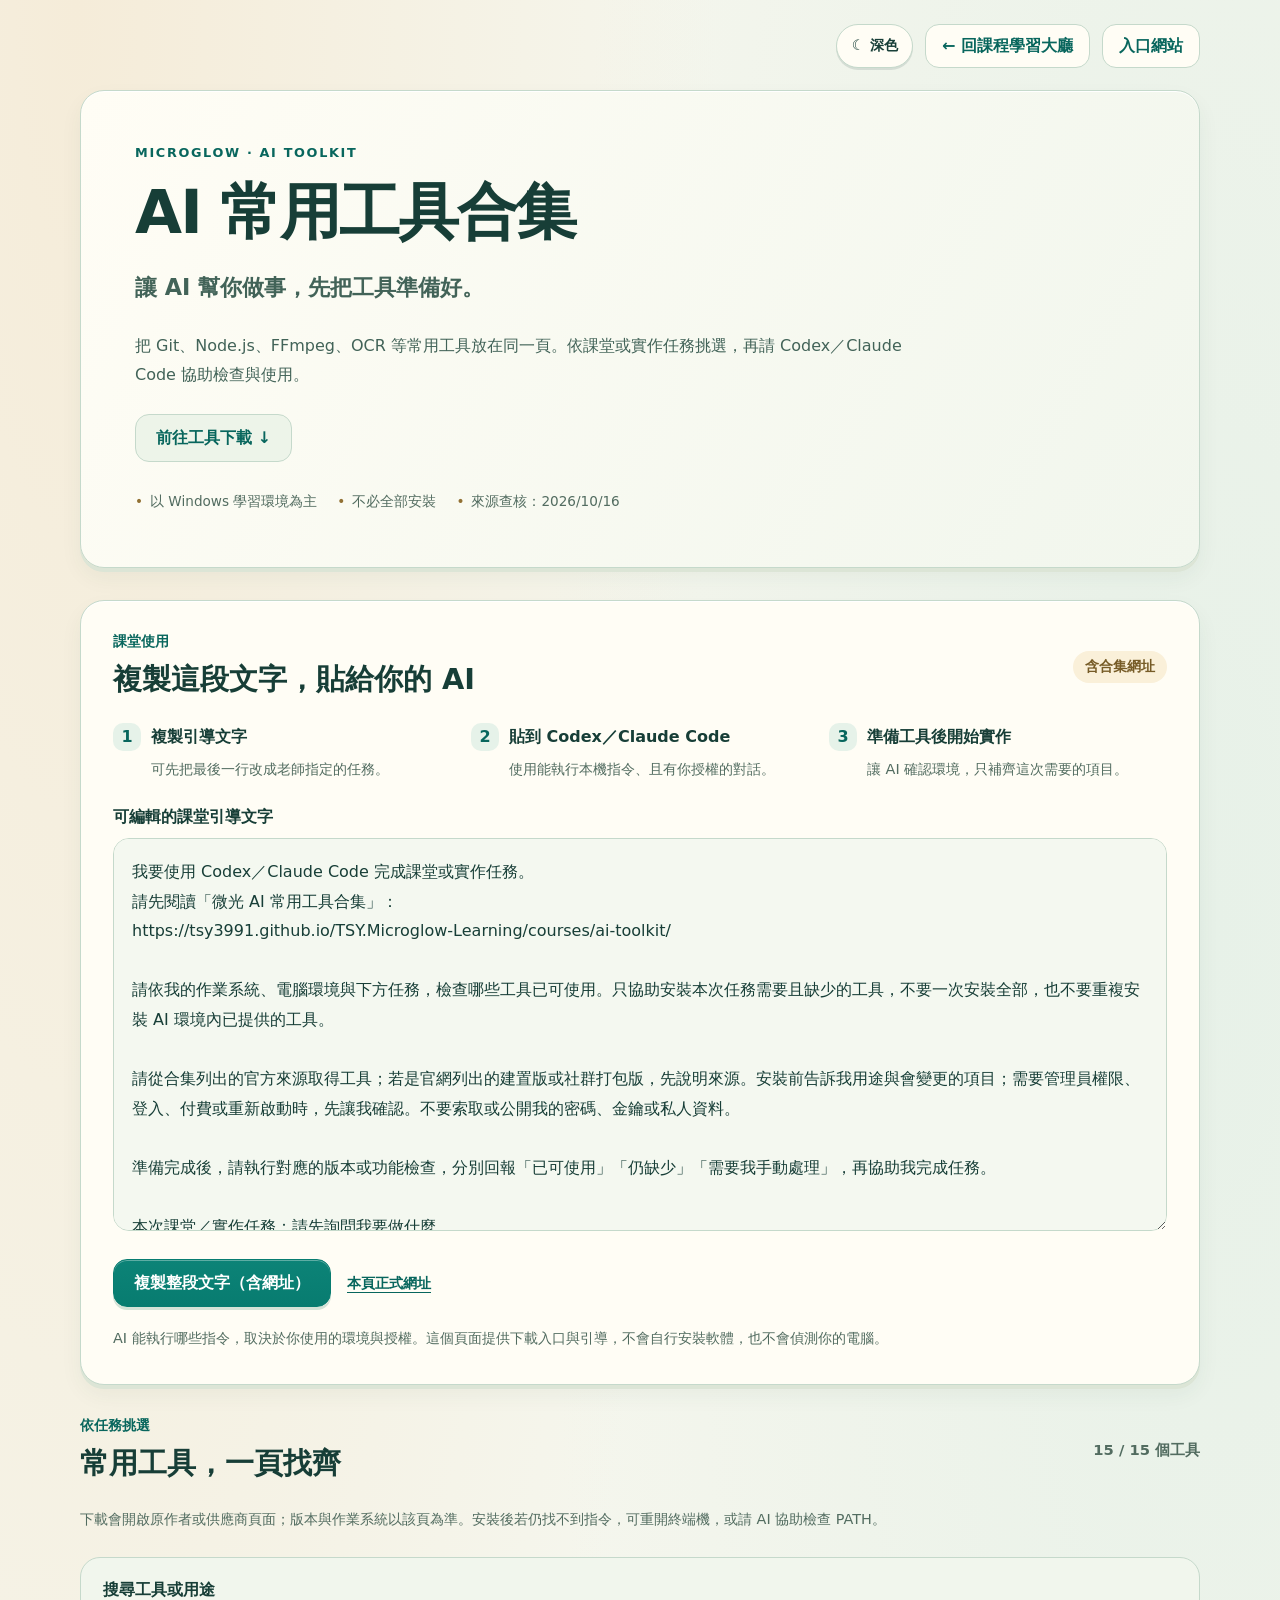
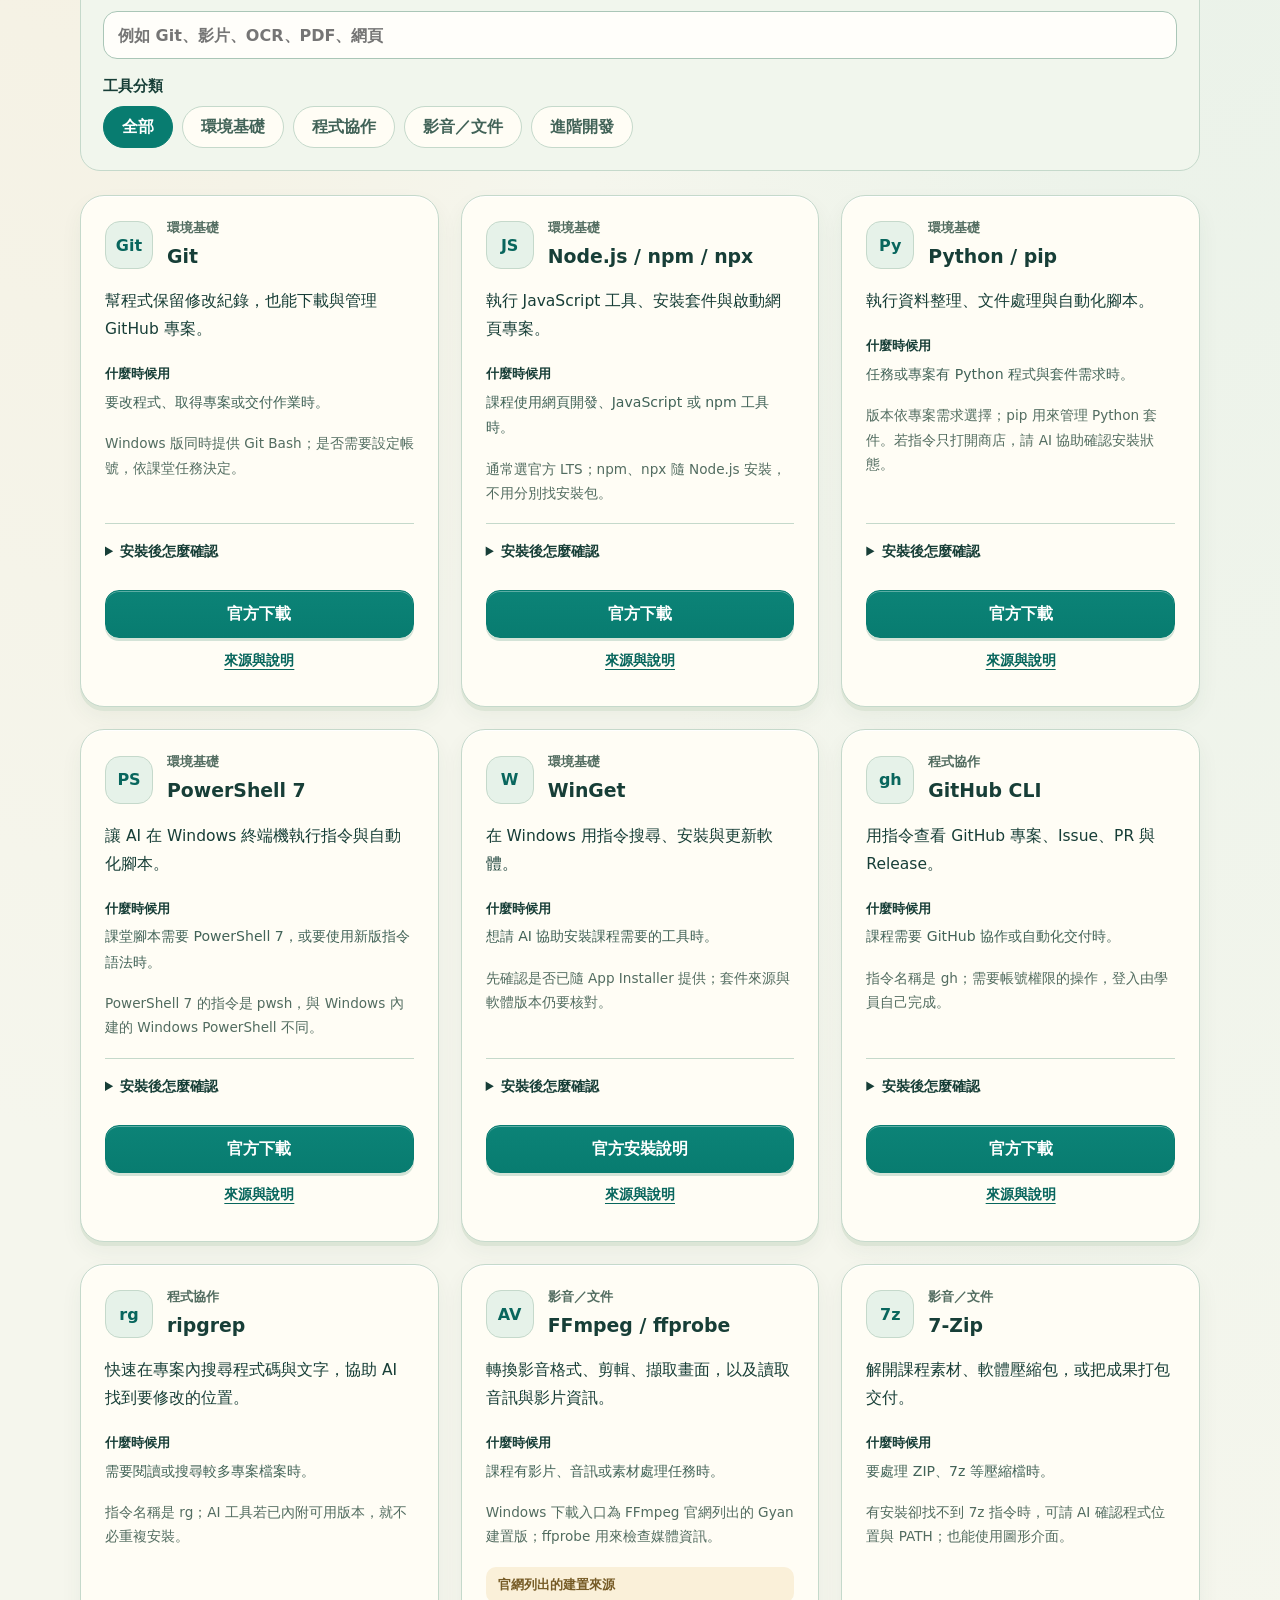
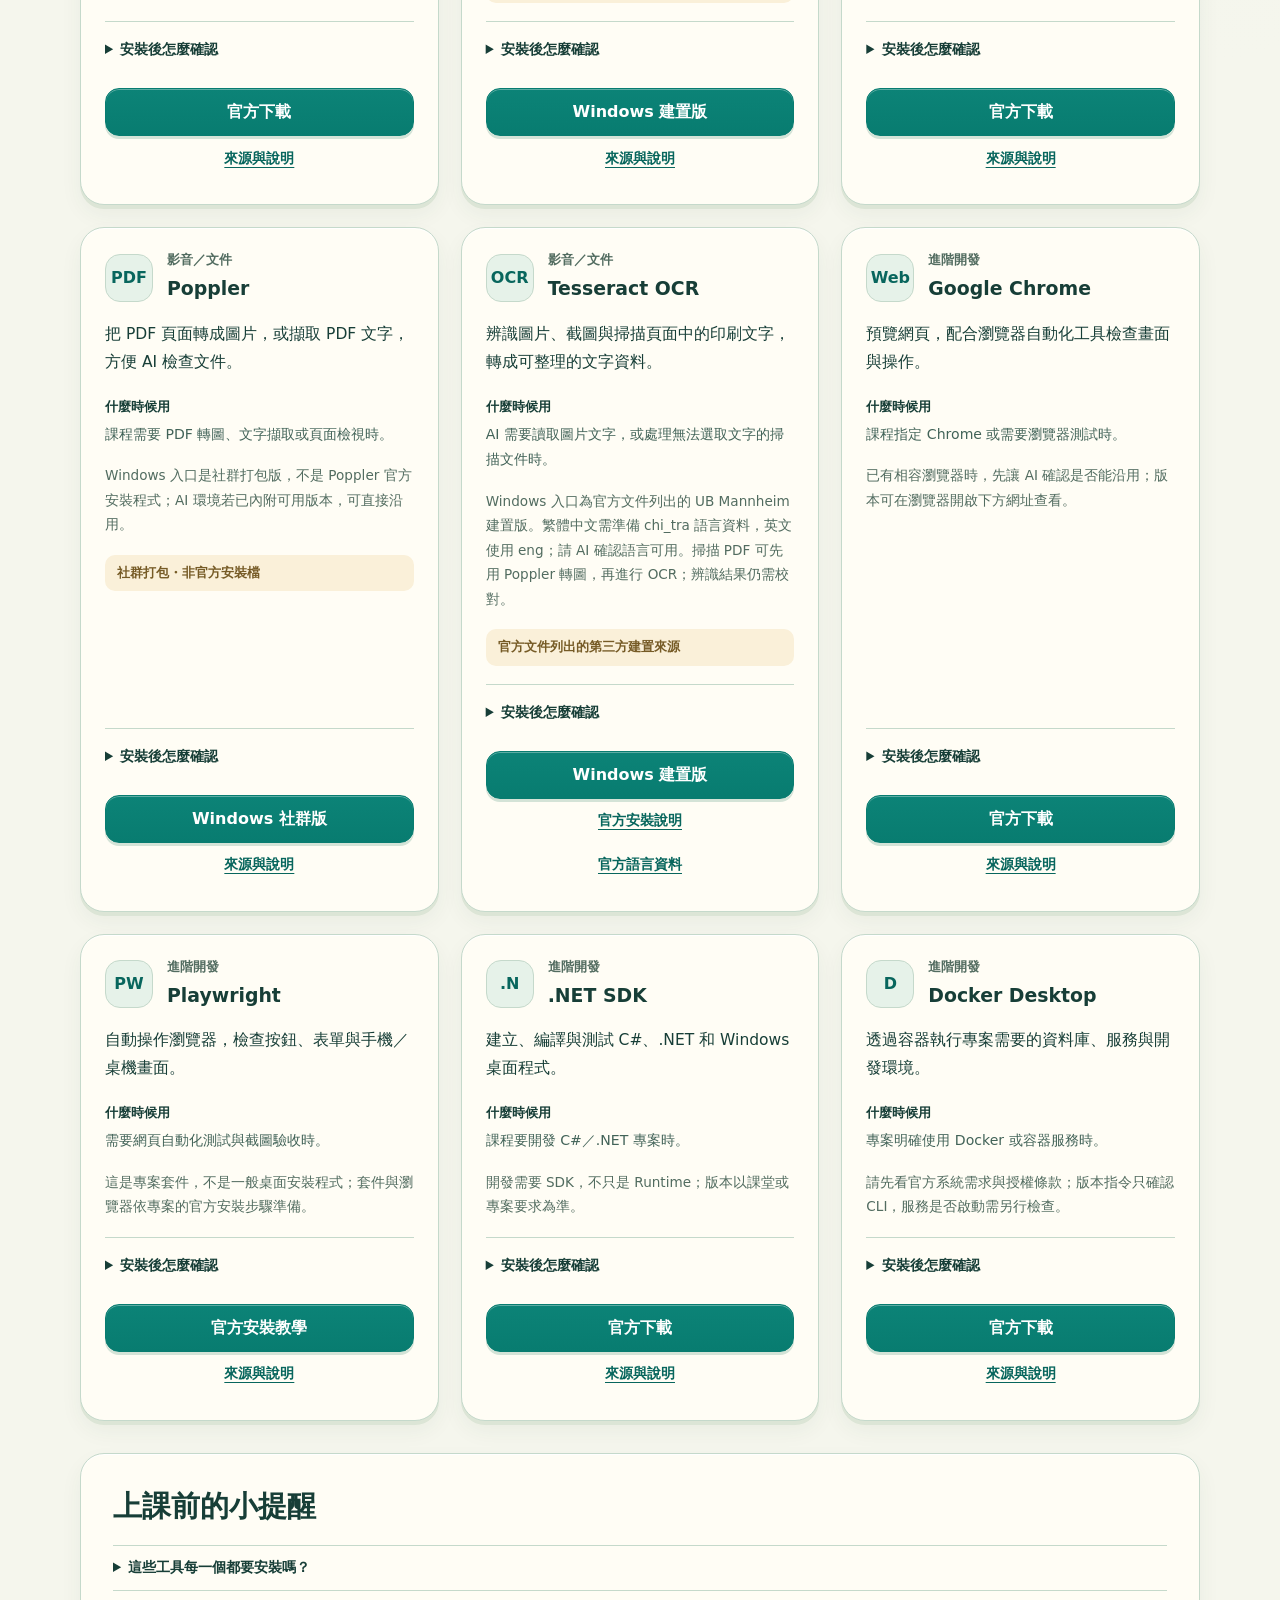
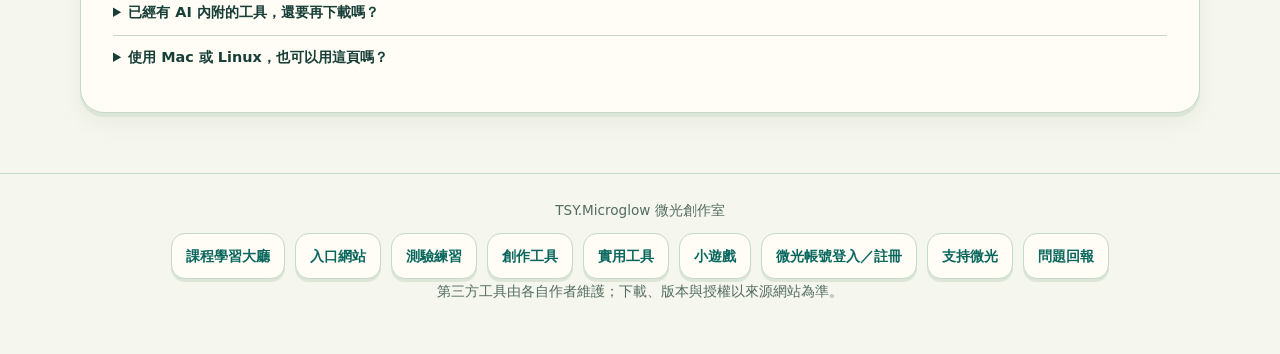
==== commit 9b3d87b9: "style(learning): modernize category filter buttons and update cache version to 20261112a" ====
--- a/courses/ai-toolkit/index.html
+++ b/courses/ai-toolkit/index.html
@@ -18,9 +18,9 @@
   <link rel="apple-touch-icon" href="../../assets/apple-touch-icon.png?v=20261012a">
   <link rel="manifest" href="../../manifest.webmanifest">
   <title>AI 常用工具合集｜微光課程學習</title>
-  <link rel="stylesheet" href="../../shared/base.css?v=20261106b">
+  <link rel="stylesheet" href="../../shared/base.css?v=20261112a">
   <script src="./toolkit.js?v=20261016a" defer></script>
-    <link rel="stylesheet" href="../../theme-mode.css?v=20261106b">
+    <link rel="stylesheet" href="../../theme-mode.css?v=20261106g">
   </head>
 <body>
   <a class="skip-link" href="#main-content">跳到主要內容</a>
--- a/shared/base.css
+++ b/shared/base.css
@@ -32,9 +32,9 @@
 .kit-hero > p:not(.kit-eyebrow) { max-width: 780px; color: #426358; line-height: 1.85; }
 .kit-hero .kit-intro { font-size: clamp(1.1rem, 2vw, 1.4rem); font-weight: 750; }
 .kit-hero-actions, .kit-prompt-actions { display: flex; flex-wrap: wrap; align-items: center; gap: 14px; margin-top: 24px; }
-.kit-button, .kit-secondary, .kit-small-button { display: inline-flex; align-items: center; justify-content: center; min-height: 46px; padding: 11px 20px; border-radius: 14px; line-height: 1.5; font-weight: 800; text-align: center; text-decoration: none; }
+.kit-button, .kit-secondary, .kit-small-button { display: inline-flex; align-items: center; justify-content: center; min-height: 46px; padding: 11px 20px; border-radius: 14px; line-height: 1.5; font-weight: 800; text-align: center; text-decoration: none; transition: transform 160ms ease, box-shadow 160ms ease, filter 160ms ease; }
 .kit-button { border: 1px solid #087c70; background: linear-gradient(#0c8377, #087c70); color: #fff; box-shadow: inset 0 1px 0 #ffffff55, 0 3px 0 #d4e3d7; }
-.kit-button:hover { background: #08665d; }
+.kit-button:hover { background: #08665d; transform: translateY(-1px); filter: brightness(1.02); }
 .kit-secondary, .kit-small-button { border: 1px solid var(--kit-line); background: #edf4e9; color: #08665d; }
 .kit-secondary:hover, .kit-small-button:hover { background: #e2eede; }
 .kit-meta { display: flex; flex-wrap: wrap; gap: 10px 20px; margin-top: 28px; color: var(--kit-muted); font-size: .85rem; line-height: 1.7; }
@@ -61,7 +61,8 @@
 .kit-filters { padding: 0; border: 0; margin: 18px 0 0; min-width: 0; }
 .kit-filters legend { padding: 0; margin-bottom: 10px; font-weight: 750; font-size: .92rem; }
 .kit-filters > div { display: flex; flex-wrap: wrap; gap: 9px; }
-.kit-filters button { min-height: 44px; padding: 10px 16px; border: 1px solid var(--kit-line); border-radius: 12px; color: #426358; background: #fffdf5; font-weight: 750; }
+.kit-filters button { min-height: 42px; padding: 8px 18px; border: 1px solid var(--kit-line); border-radius: 999px; color: #426358; background: #fffdf5; font-weight: 750; transition: transform 160ms ease, background 160ms ease, border-color 160ms ease; }
+.kit-filters button:hover { transform: translateY(-1px); border-color: #087c70; }
 .kit-filters button[aria-pressed="true"] { color: #fff; background: #087c70; border-color: #087c70; }
 .kit-grid { display: grid; grid-template-columns: repeat(3, minmax(0, 1fr)); gap: 22px; margin-top: 24px; }
 .kit-card { display: flex; flex-direction: column; padding: 24px; min-width: 0; }
--- a/theme-mode.css
+++ b/theme-mode.css
@@ -5,3 +5,11 @@
 .tsy-theme-toggle:focus-visible { outline: 3px solid #0a887e; outline-offset: 3px; }
 :root[data-theme="dark"] .tsy-theme-toggle { color: var(--ink, #f6f3e9); background: var(--panel, #193336); border-color: var(--line, #526b6b); box-shadow: 0 2px 0 rgba(0,0,0,.25); }
 :root[data-theme="dark"] .tsy-theme-toggle:focus-visible { outline-color: #8ee0cf; }
+
+/* Full light/dark text contrast review. */
+
+:root:not([data-theme="dark"]){--muted:#56645f;--teal:#08766e}
+:root[data-theme="dark"] :is(input,textarea)::placeholder{color:#b5c9c4;opacity:1}
+
+
+.brand-logo-dark{display:none}:root[data-theme="dark"] .brand-logo-light{display:none}:root[data-theme="dark"] .brand-logo-dark{display:block}
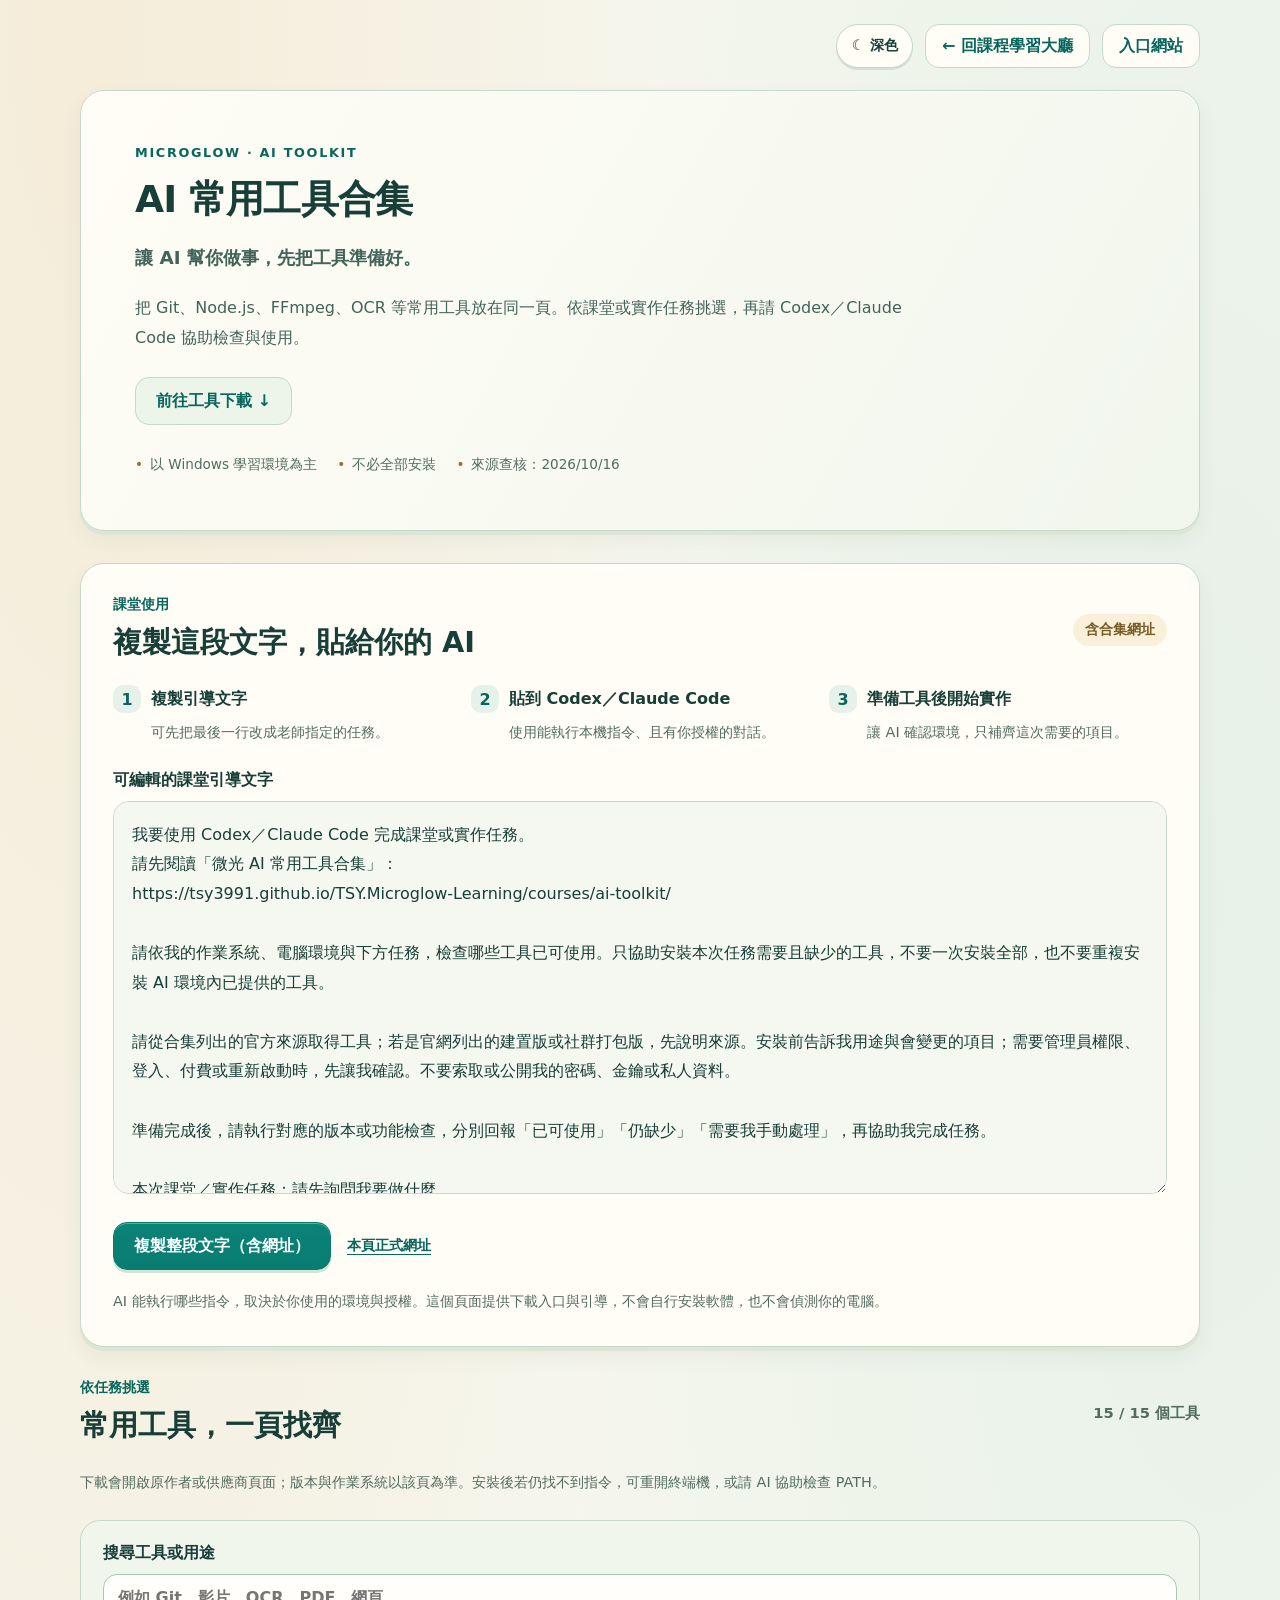
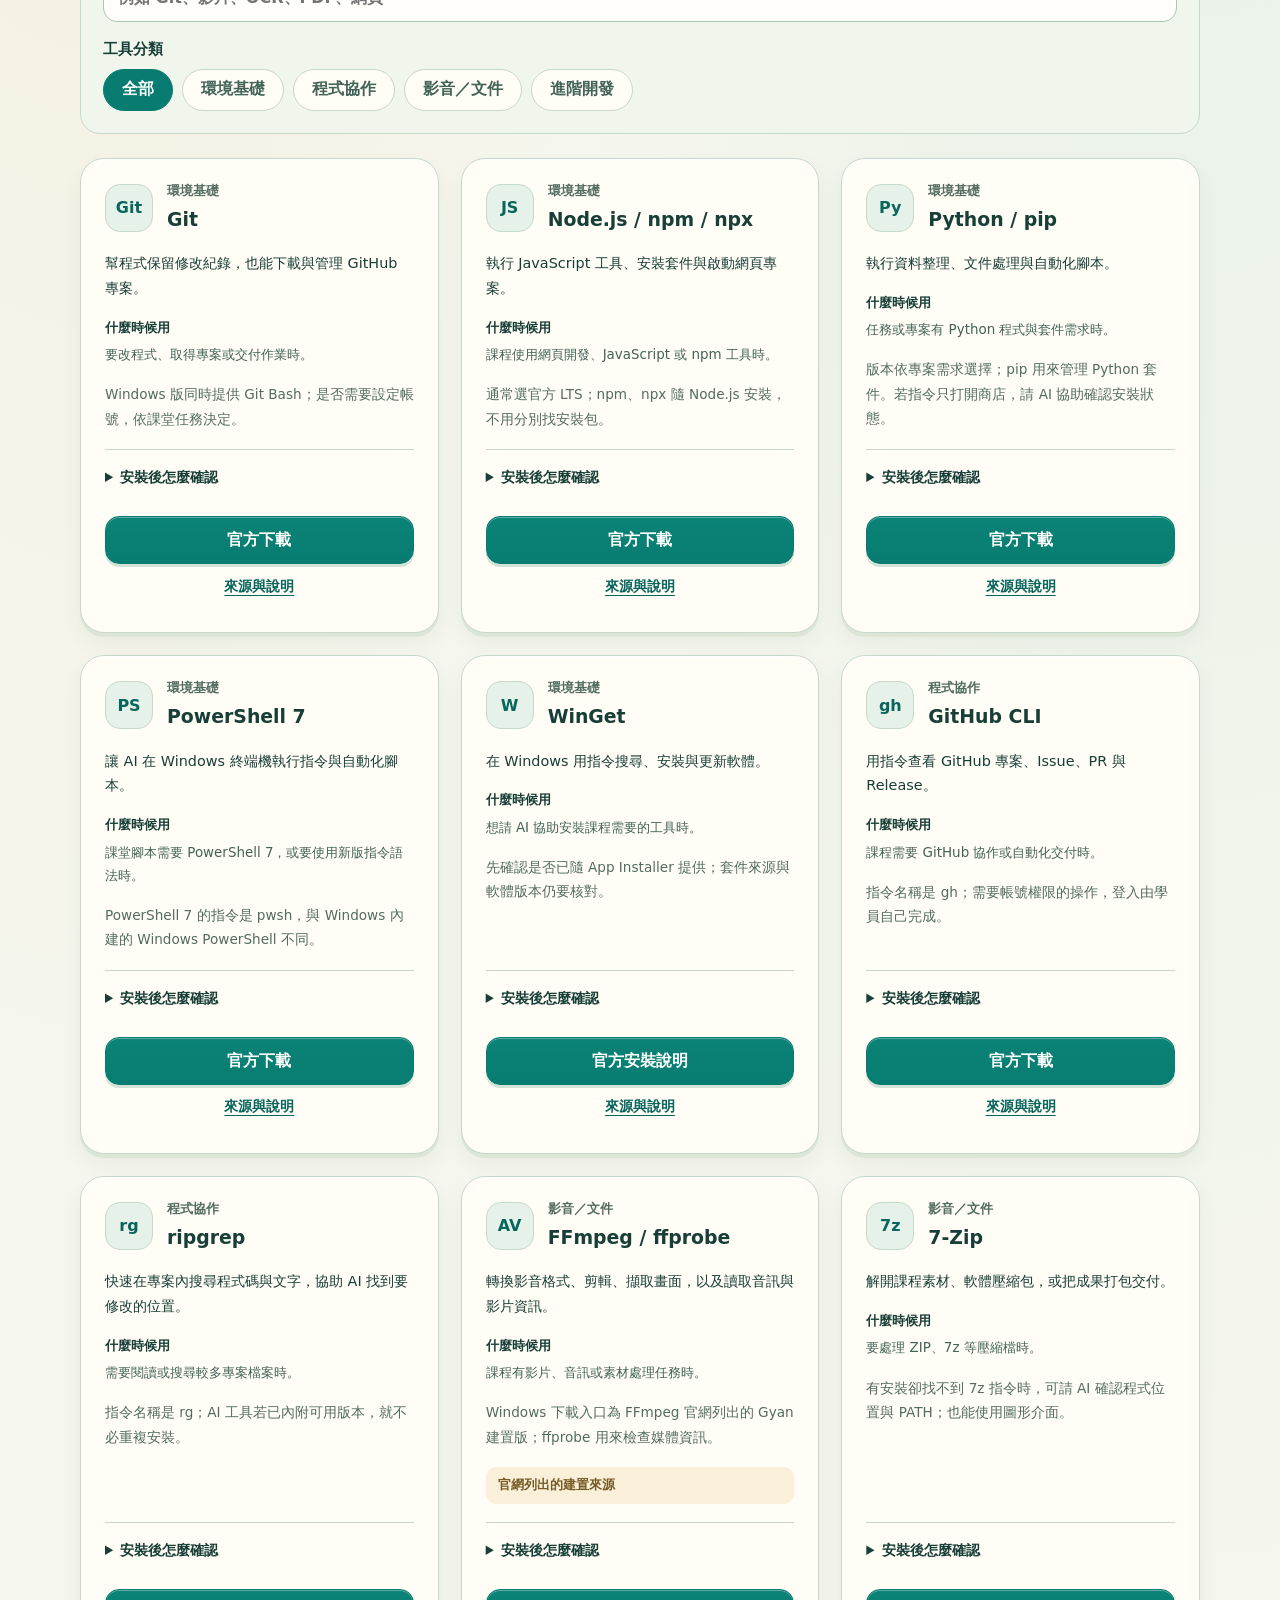
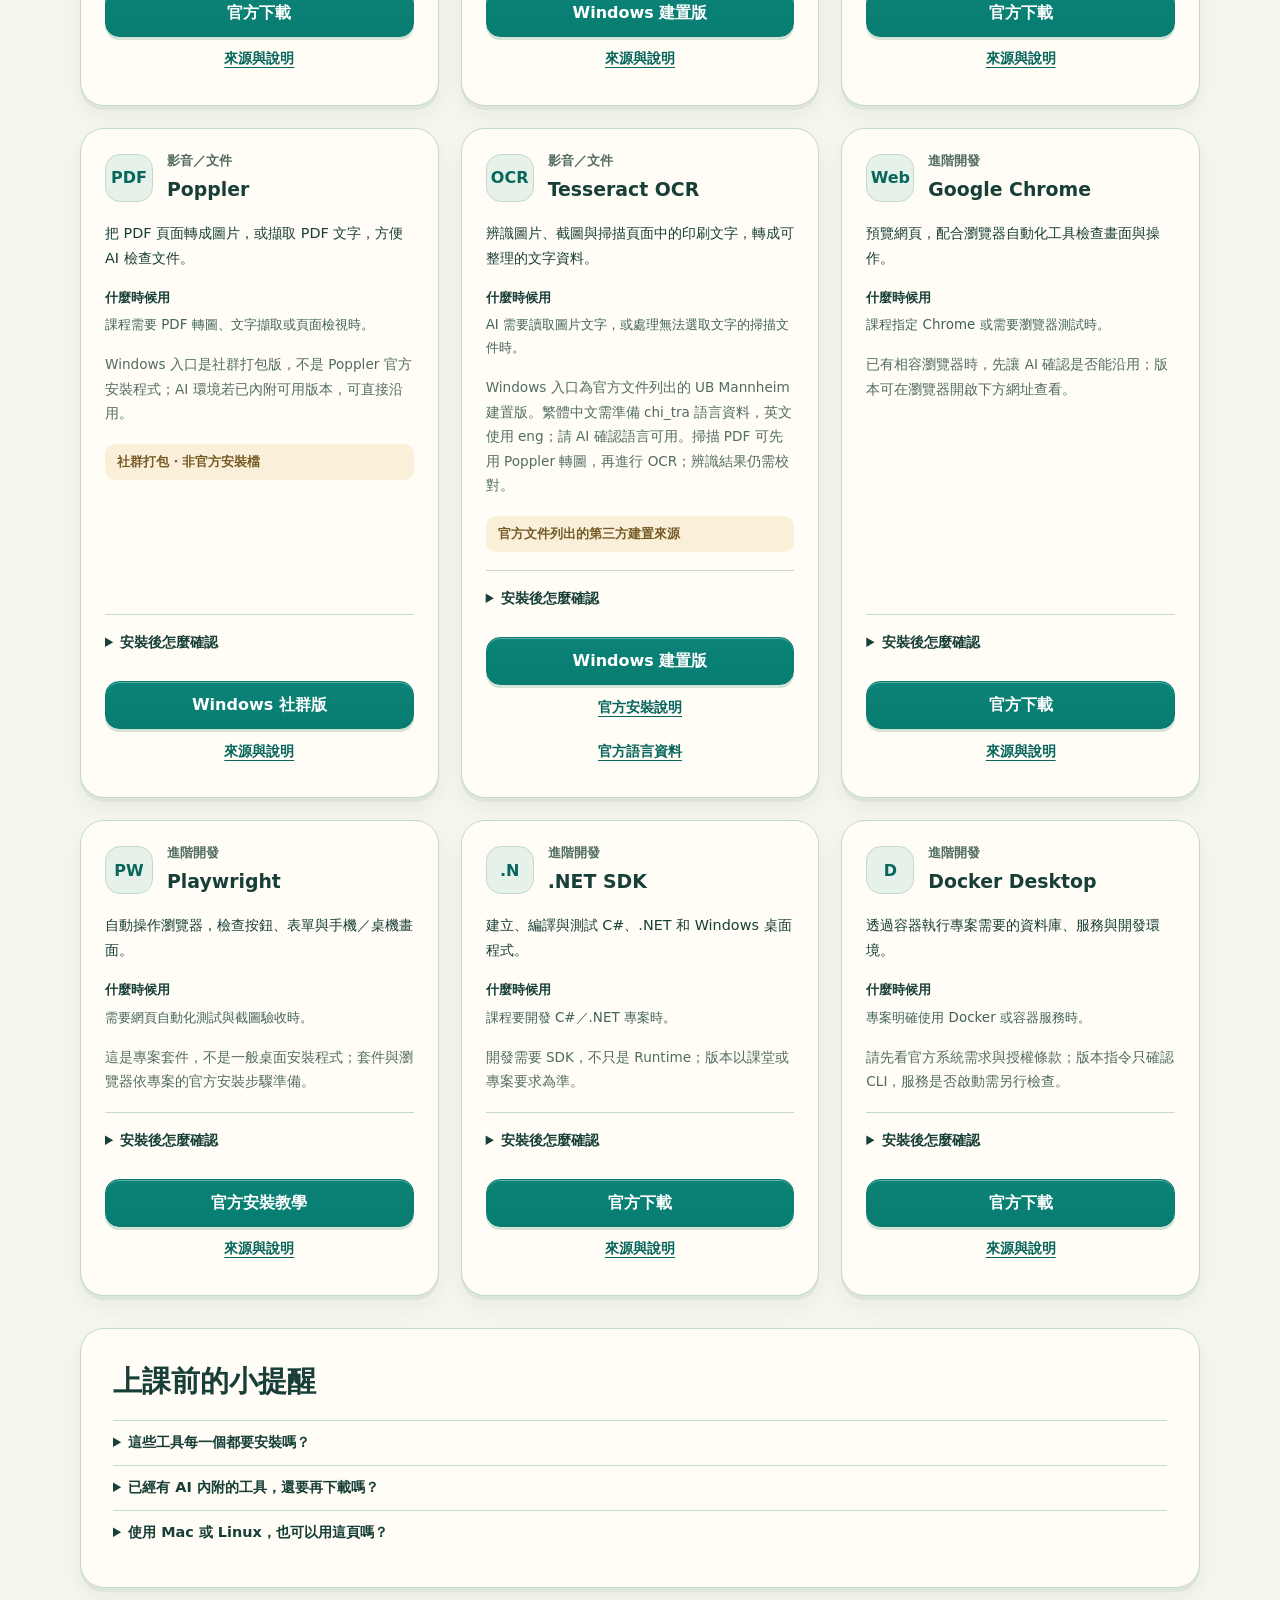
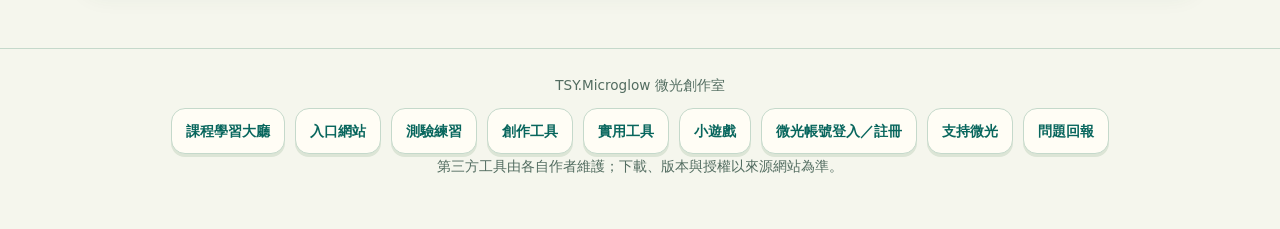
==== commit dfcb295f: "style(learning): refine typography scale and readability for 2026 design" ====
--- a/courses/ai-toolkit/index.html
+++ b/courses/ai-toolkit/index.html
@@ -18,7 +18,7 @@
   <link rel="apple-touch-icon" href="../../assets/apple-touch-icon.png?v=20261012a">
   <link rel="manifest" href="../../manifest.webmanifest">
   <title>AI 常用工具合集｜微光課程學習</title>
-  <link rel="stylesheet" href="../../shared/base.css?v=20261112a">
+  <link rel="stylesheet" href="../../shared/base.css?v=20261112b">
   <script src="./toolkit.js?v=20261016a" defer></script>
     <link rel="stylesheet" href="../../theme-mode.css?v=20261106g">
   </head>
--- a/shared/base.css
+++ b/shared/base.css
@@ -28,9 +28,9 @@
 .kit-hero, .kit-panel, .kit-card { border: 1px solid var(--kit-line); border-radius: 24px; box-shadow: var(--kit-shadow); background: #fffdf5; }
 .kit-hero { padding: clamp(24px, 5vw, 54px); background: linear-gradient(120deg, #fffdf5, #f1f6ed); }
 .kit-eyebrow { margin-bottom: 16px; color: #08665d; font-size: .8rem; font-weight: 850; letter-spacing: .13em; }
-h1 { margin-bottom: 18px; font-size: clamp(2.15rem, 5vw, 3.8rem); line-height: 1.2; letter-spacing: -.03em; }
+h1 { margin-bottom: 18px; font-size: clamp(1.9rem, 4vw, 2.35rem); line-height: 1.25; letter-spacing: -.02em; }
 .kit-hero > p:not(.kit-eyebrow) { max-width: 780px; color: #426358; line-height: 1.85; }
-.kit-hero .kit-intro { font-size: clamp(1.1rem, 2vw, 1.4rem); font-weight: 750; }
+.kit-hero .kit-intro { font-size: clamp(1.02rem, 1.8vw, 1.15rem); font-weight: 750; }
 .kit-hero-actions, .kit-prompt-actions { display: flex; flex-wrap: wrap; align-items: center; gap: 14px; margin-top: 24px; }
 .kit-button, .kit-secondary, .kit-small-button { display: inline-flex; align-items: center; justify-content: center; min-height: 46px; padding: 11px 20px; border-radius: 14px; line-height: 1.5; font-weight: 800; text-align: center; text-decoration: none; transition: transform 160ms ease, box-shadow 160ms ease, filter 160ms ease; }
 .kit-button { border: 1px solid #087c70; background: linear-gradient(#0c8377, #087c70); color: #fff; box-shadow: inset 0 1px 0 #ffffff55, 0 3px 0 #d4e3d7; }
@@ -71,8 +71,8 @@
 .kit-mark { display: grid; flex: 0 0 48px; place-items: center; width: 48px; height: 48px; border: 1px solid var(--kit-line); border-radius: 15px; background: #e6f2e9; color: #08665d; font-weight: 850; font-size: 1rem; }
 .kit-category { margin: 0 0 5px; color: #526c60; font-size: .8rem; font-weight: 750; }
 h3 { margin: 0; font-size: 1.18rem; line-height: 1.5; overflow-wrap: anywhere; }
-.kit-use { margin-bottom: 18px; font-size: .97rem; line-height: 1.8; }
-.kit-when { margin-bottom: 16px; font-size: .88rem; color: #426358; line-height: 1.8; }
+.kit-use { margin-bottom: 16px; font-size: .9rem; line-height: 1.72; }
+.kit-when { margin-bottom: 16px; font-size: .84rem; color: #426358; line-height: 1.72; }
 .kit-when strong { display: block; margin-bottom: 4px; color: var(--kit-ink); font-size: .82rem; }
 .kit-note { margin: 0 0 18px; color: var(--kit-muted); font-size: .85rem; line-height: 1.8; }
 .kit-source { margin: 0 0 18px; padding: 8px 12px; color: #765b26; border-radius: 10px; background: #faf0d9; font-size: .8rem; font-weight: 750; line-height: 1.6; }
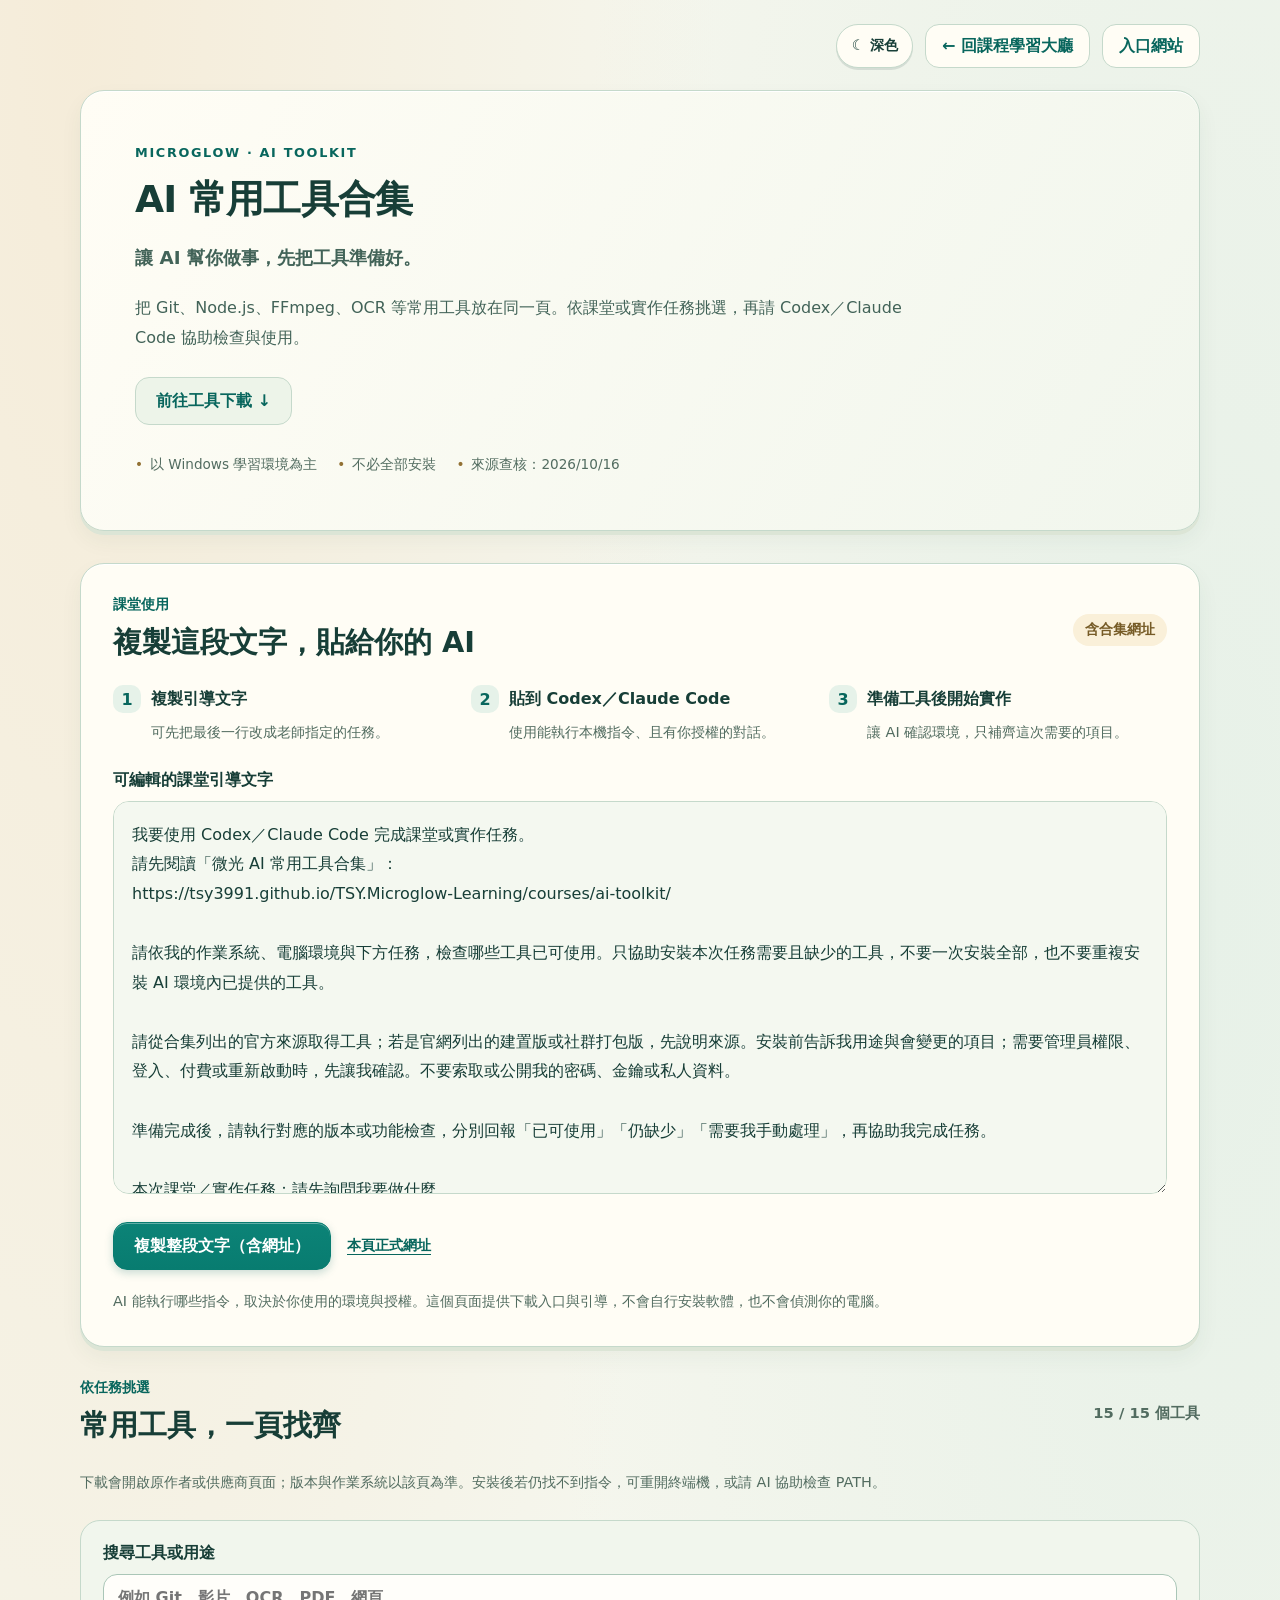
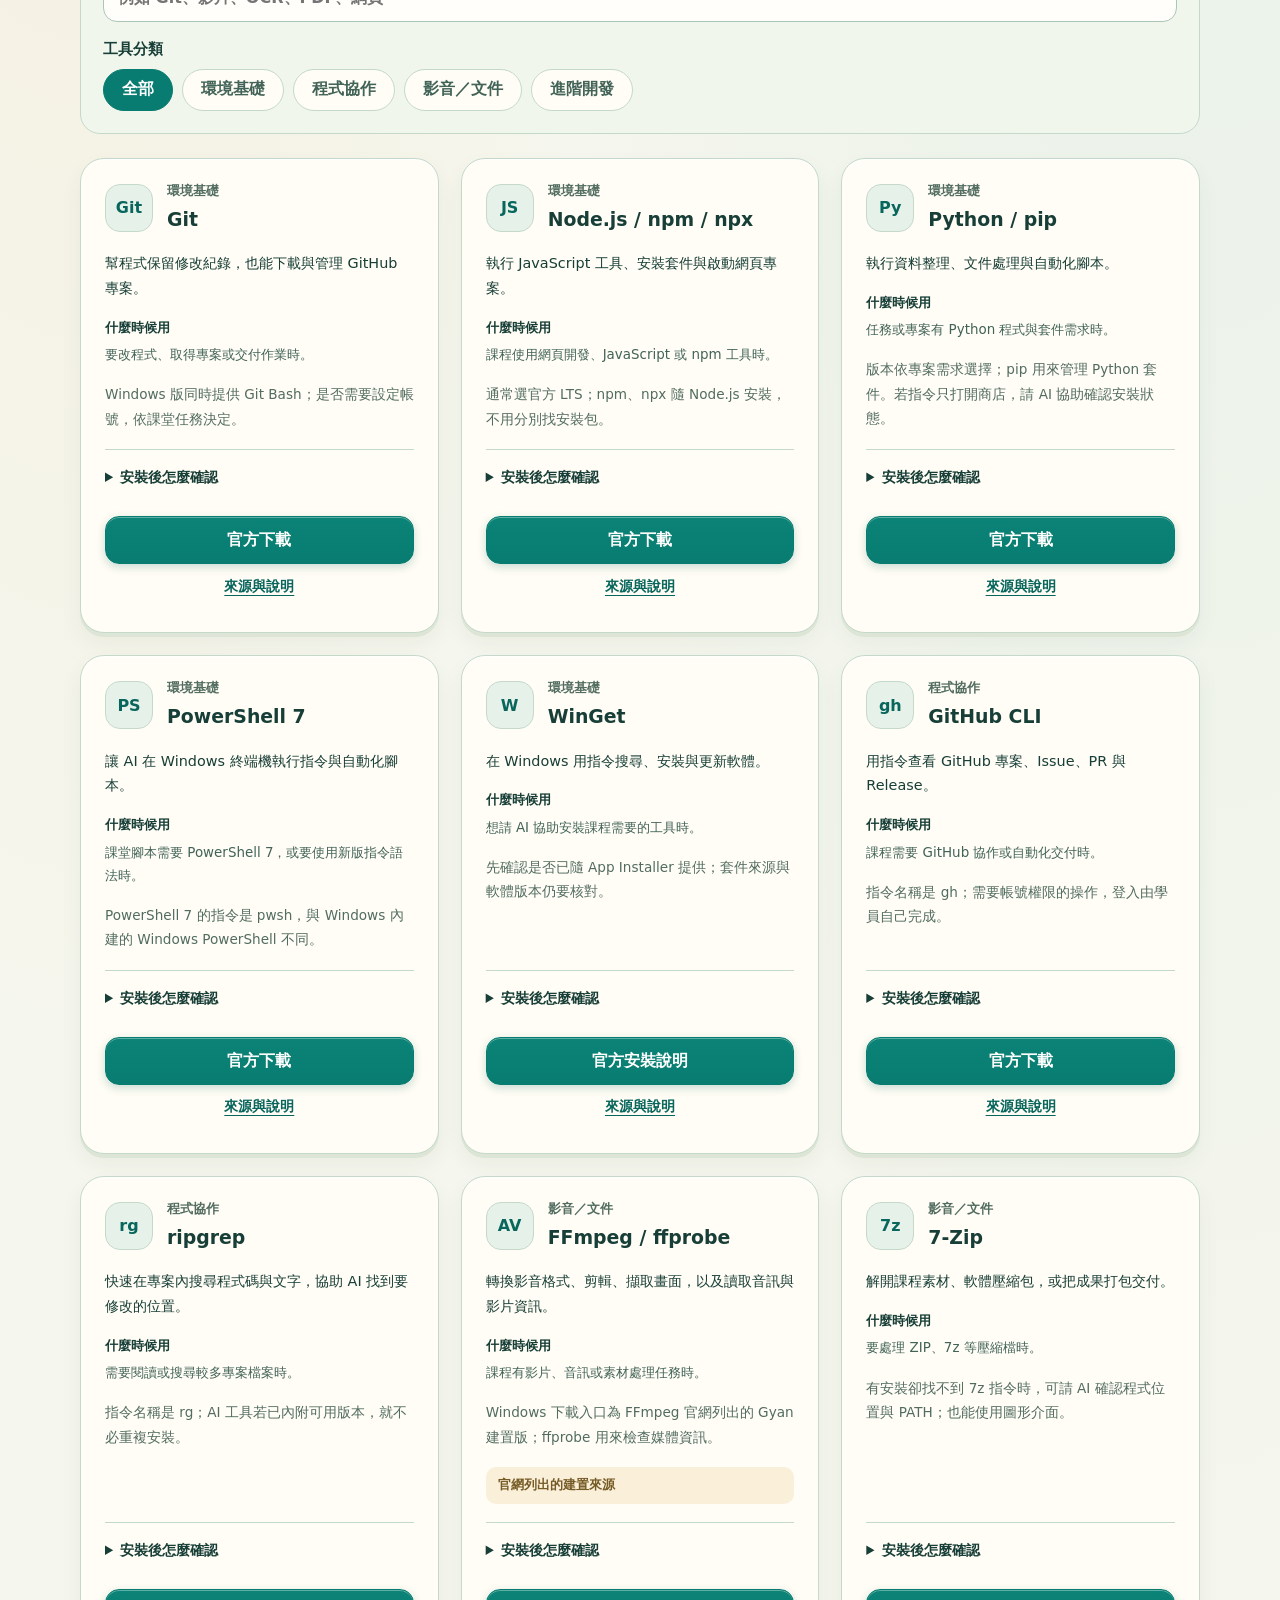
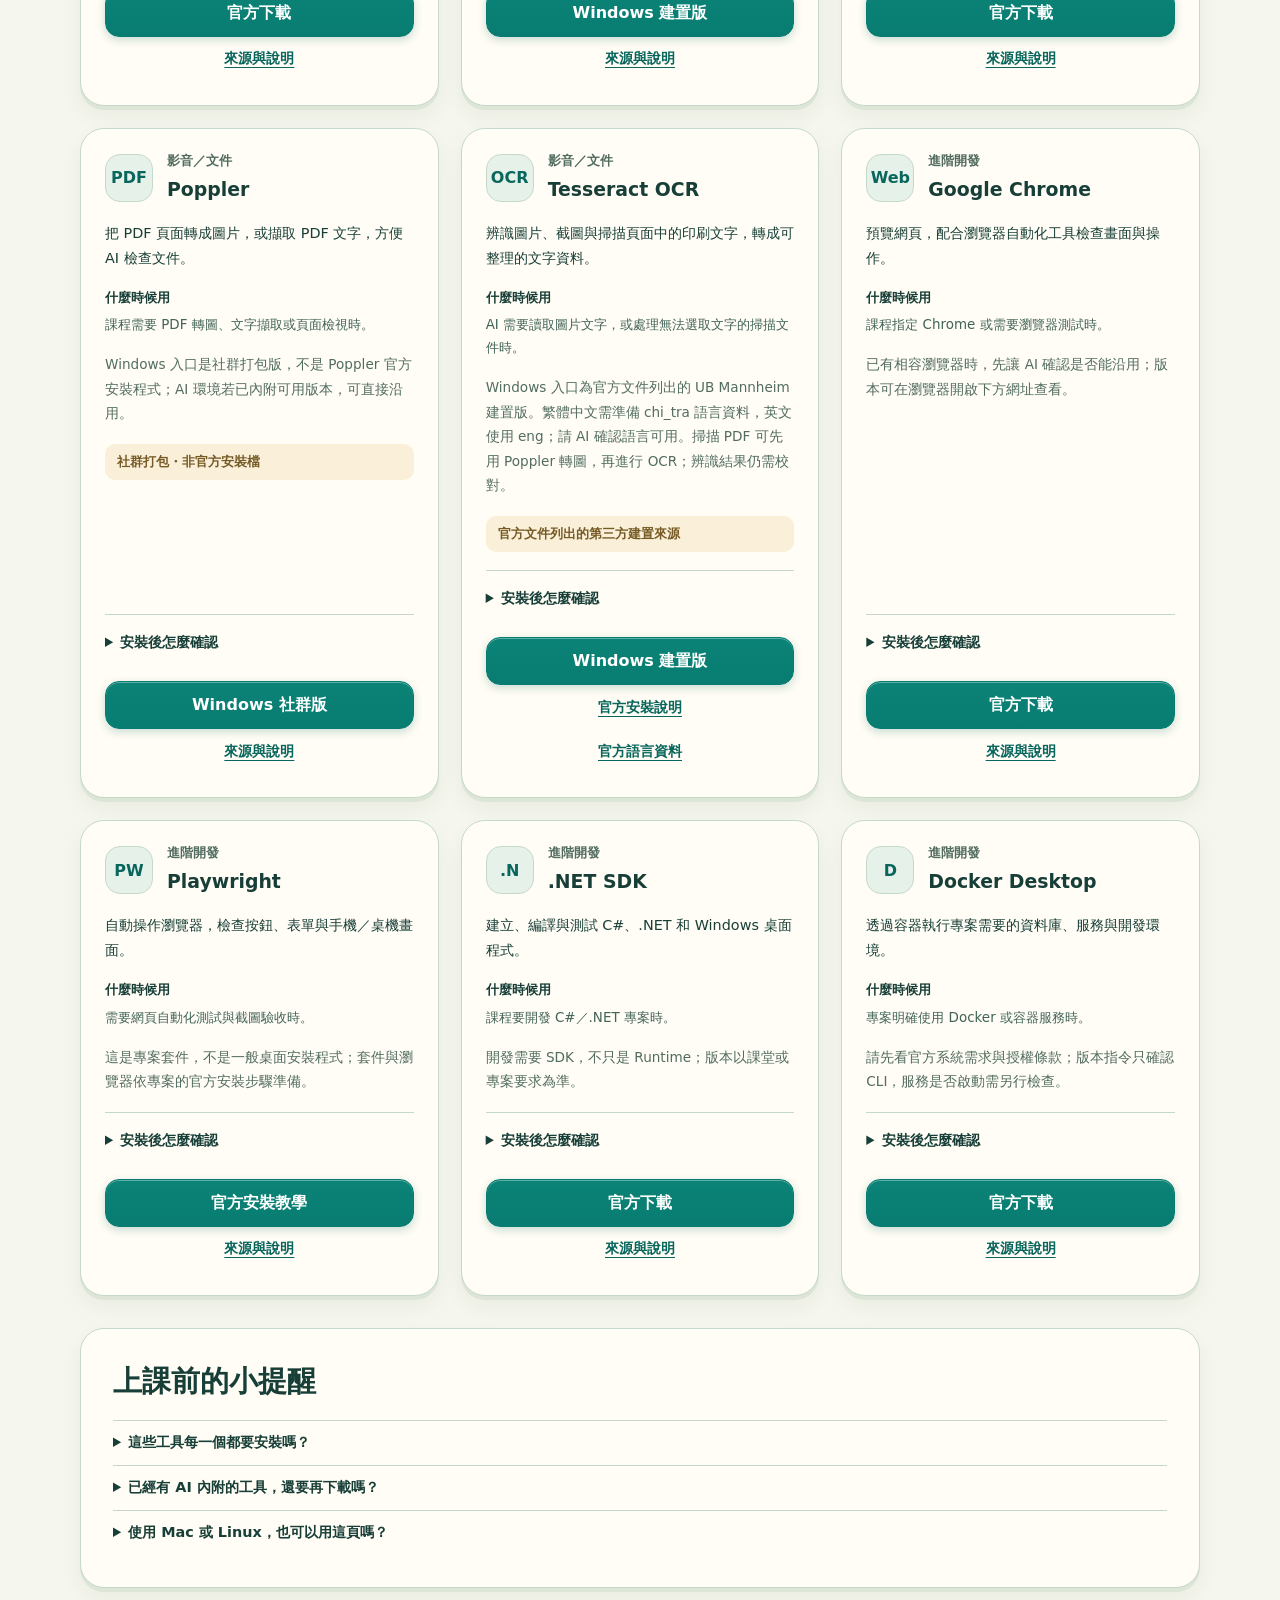
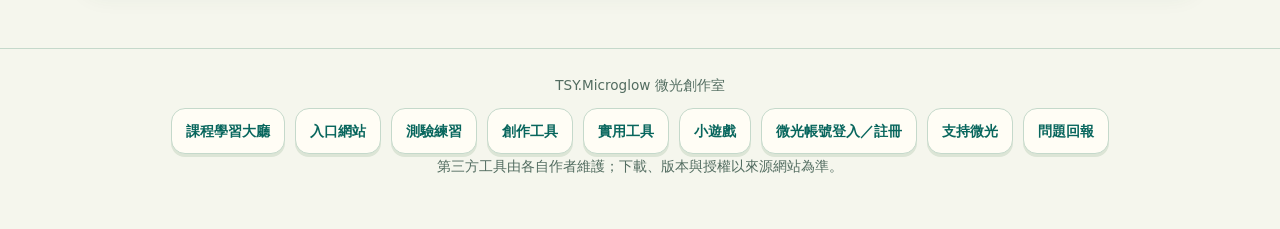
==== commit 67ad9e98: "style(learning): adopt modern command focus glow, tabular numbers and spring motion" ====
--- a/courses/ai-toolkit/index.html
+++ b/courses/ai-toolkit/index.html
@@ -18,7 +18,7 @@
   <link rel="apple-touch-icon" href="../../assets/apple-touch-icon.png?v=20261012a">
   <link rel="manifest" href="../../manifest.webmanifest">
   <title>AI 常用工具合集｜微光課程學習</title>
-  <link rel="stylesheet" href="../../shared/base.css?v=20261112b">
+  <link rel="stylesheet" href="../../shared/base.css?v=20261112c">
   <script src="./toolkit.js?v=20261016a" defer></script>
     <link rel="stylesheet" href="../../theme-mode.css?v=20261106g">
   </head>
--- a/shared/base.css
+++ b/shared/base.css
@@ -33,8 +33,8 @@
 .kit-hero .kit-intro { font-size: clamp(1.02rem, 1.8vw, 1.15rem); font-weight: 750; }
 .kit-hero-actions, .kit-prompt-actions { display: flex; flex-wrap: wrap; align-items: center; gap: 14px; margin-top: 24px; }
 .kit-button, .kit-secondary, .kit-small-button { display: inline-flex; align-items: center; justify-content: center; min-height: 46px; padding: 11px 20px; border-radius: 14px; line-height: 1.5; font-weight: 800; text-align: center; text-decoration: none; transition: transform 160ms ease, box-shadow 160ms ease, filter 160ms ease; }
-.kit-button { border: 1px solid #087c70; background: linear-gradient(#0c8377, #087c70); color: #fff; box-shadow: inset 0 1px 0 #ffffff55, 0 3px 0 #d4e3d7; }
-.kit-button:hover { background: #08665d; transform: translateY(-1px); filter: brightness(1.02); }
+.kit-button { border: 1px solid #087c70; background: linear-gradient(#0c8377, #087c70); color: #fff; box-shadow: 0 3px 8px rgba(7, 99, 94, 0.22), inset 0 1px 0 rgba(255, 255, 255, 0.35); }
+.kit-button:hover { background: #08665d; transform: translateY(-1px); box-shadow: 0 6px 16px rgba(7, 99, 94, 0.28), inset 0 1px 0 rgba(255, 255, 255, 0.45); }
 .kit-secondary, .kit-small-button { border: 1px solid var(--kit-line); background: #edf4e9; color: #08665d; }
 .kit-secondary:hover, .kit-small-button:hover { background: #e2eede; }
 .kit-meta { display: flex; flex-wrap: wrap; gap: 10px 20px; margin-top: 28px; color: var(--kit-muted); font-size: .85rem; line-height: 1.7; }
@@ -138,3 +138,23 @@
 :root[data-theme="dark"] .kit-source-link{color:#8ee0cf}
 :root[data-theme="dark"] .kit-category{color:#b5c9c4}
 :root[data-theme="dark"] .kit-mark{background:#203d40;color:#d4e2de;border-color:#526b6b}
+
+/* 2026 近代開源設計系統優化：聚焦微光暈與物理曲線 */
+.kit-card {
+  transition: transform 220ms cubic-bezier(0.22, 1, 0.36, 1), box-shadow 220ms cubic-bezier(0.22, 1, 0.36, 1), border-color 220ms ease;
+}
+
+.kit-card:hover {
+  transform: translateY(-2px);
+  box-shadow: 0 12px 28px rgba(23, 62, 55, 0.08), 0 2px 6px rgba(23, 62, 55, 0.04);
+  border-color: #9eccba;
+}
+
+.kit-search input:focus-visible {
+  border-color: #087c70;
+  box-shadow: 0 0 0 4px rgba(8, 124, 112, 0.16);
+}
+
+:is(pre, code, .kit-meta span, .kit-count) {
+  font-variant-numeric: tabular-nums;
+}
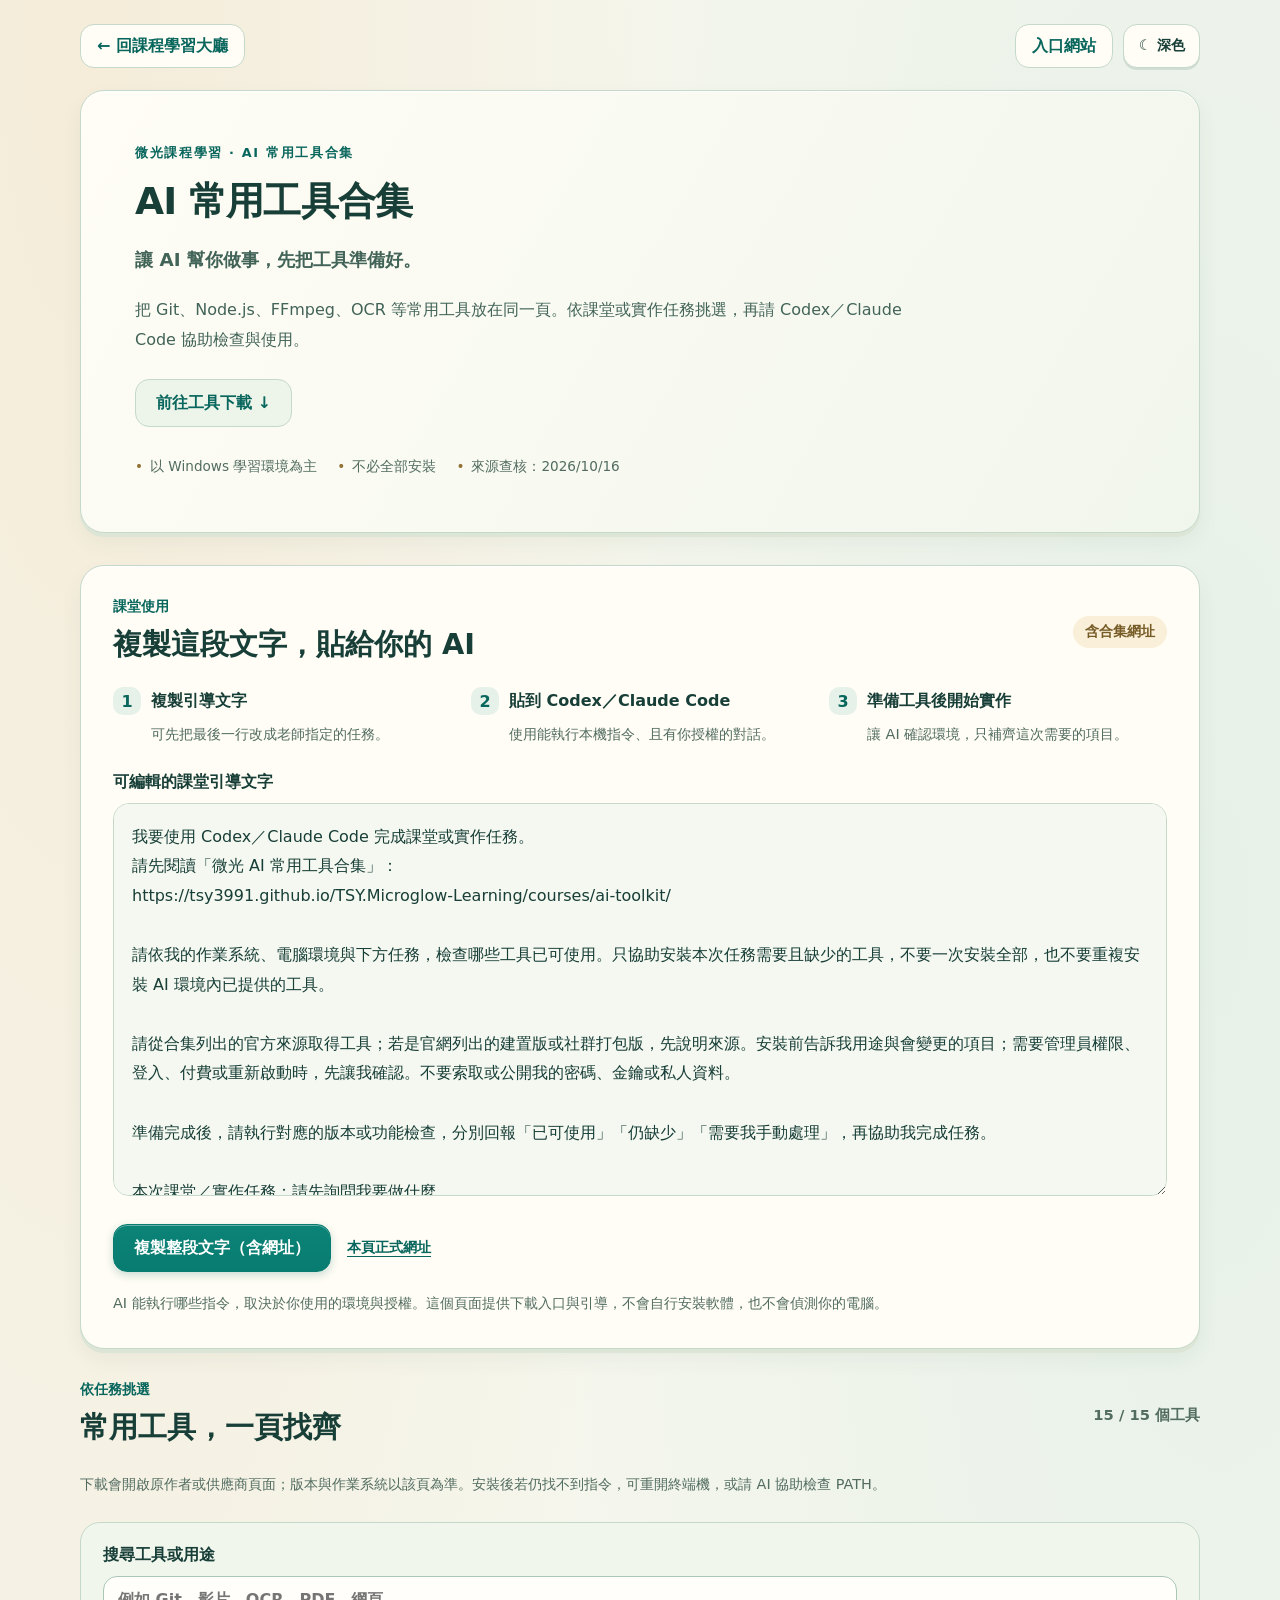
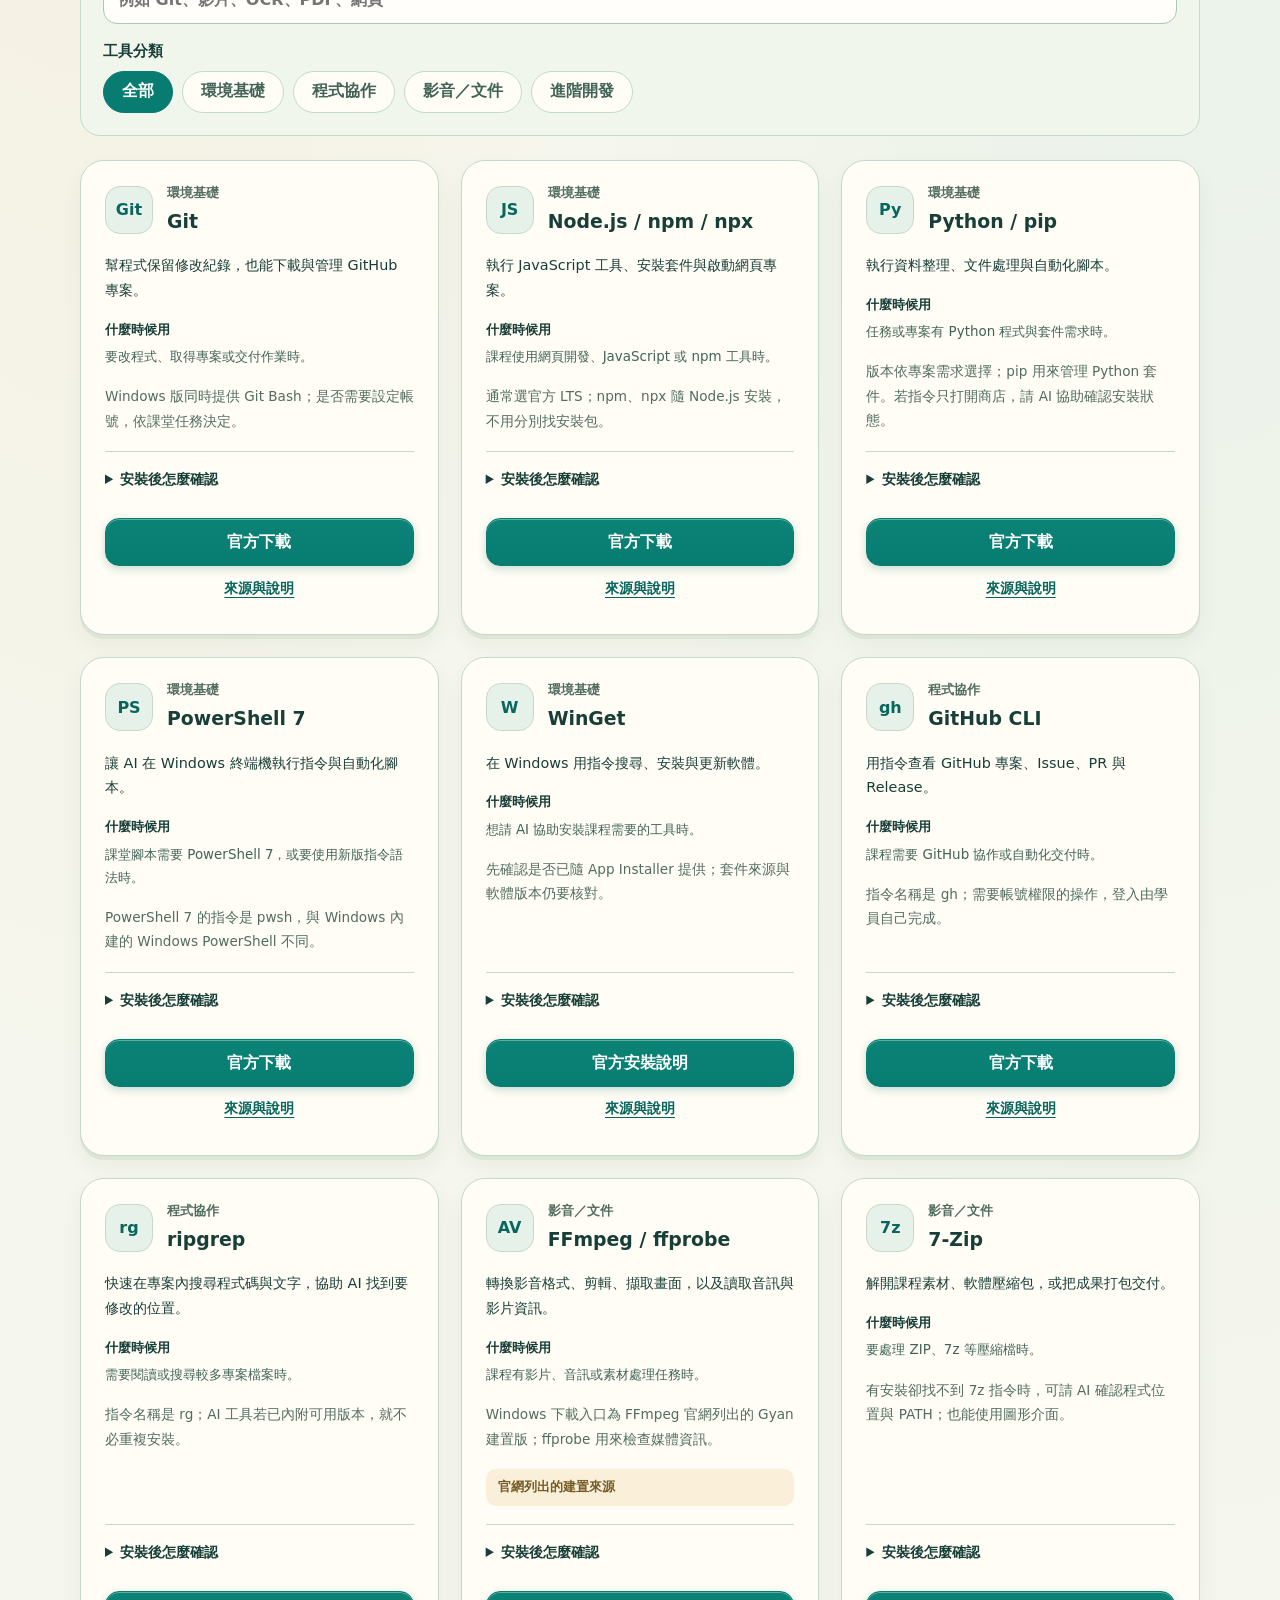
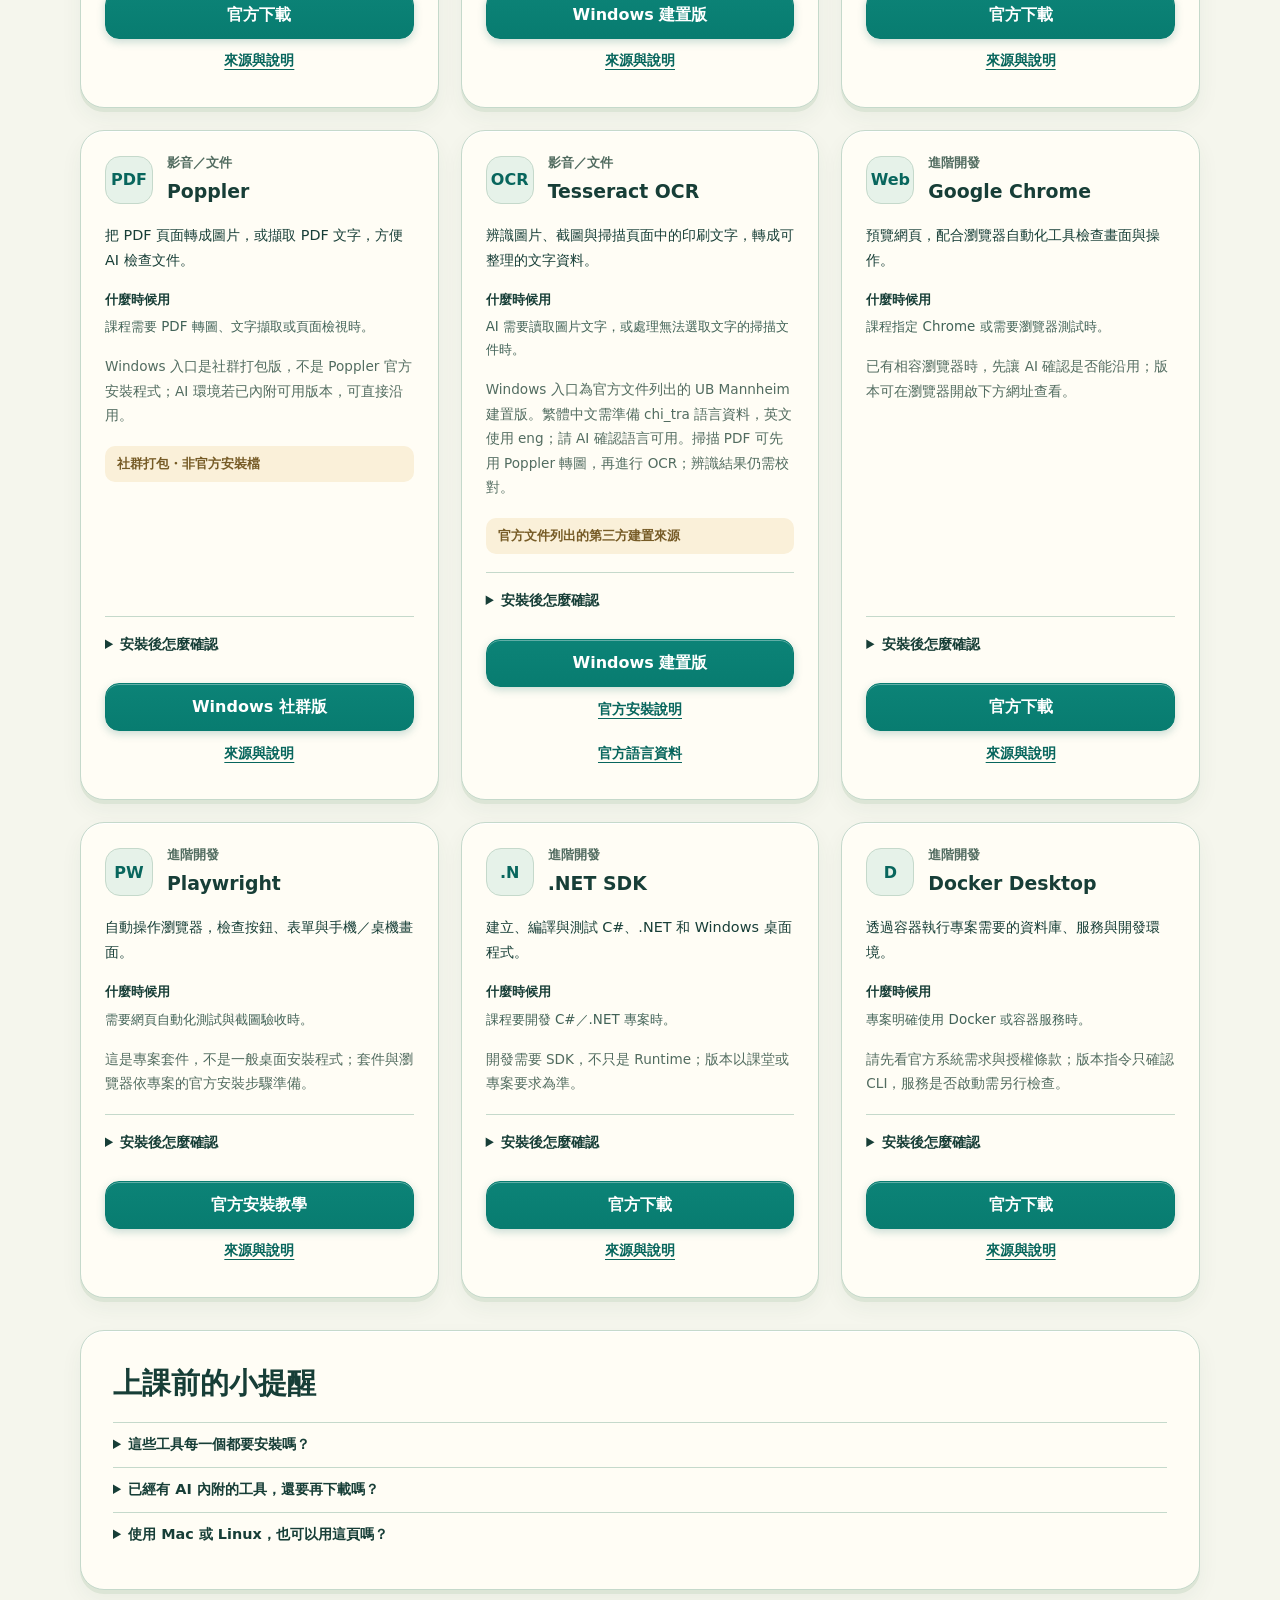
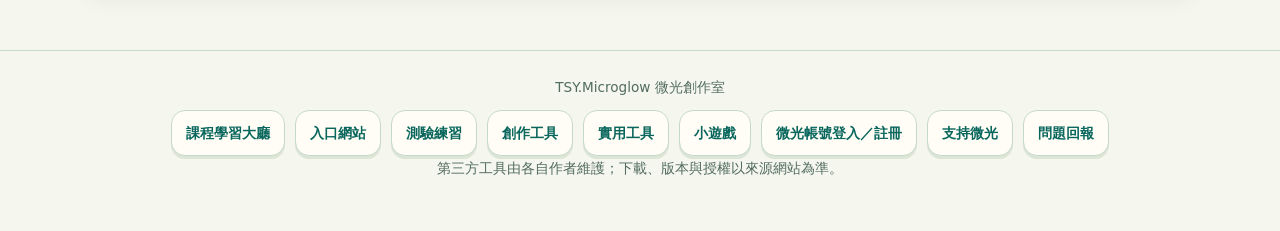
==== commit 2452fede: "fix(ui): 修復課程學習導覽列按鈕推擠空白與繁體中文標記" ====
--- a/courses/ai-toolkit/index.html
+++ b/courses/ai-toolkit/index.html
@@ -5,7 +5,7 @@
 
   <meta name="viewport" content="width=device-width, initial-scale=1, viewport-fit=cover">
   <meta http-equiv="Content-Security-Policy" content="default-src 'self'; script-src 'self'; style-src 'self'; img-src 'self' data:; connect-src 'self' https://xduwufkfmzovlwcyodcp.supabase.co; object-src 'none'; base-uri 'self'; form-action 'self'">
-    <script src="../../scripts/theme-mode.js?v=20261106b"></script>
+    <script src="../../scripts/theme-mode.js?v=20261114c"></script>
   <meta name="theme-color" content="#f5f6ed" data-light-theme-color="#f5f6ed" data-dark-theme-color="#102527">
   <meta name="description" content="AI 課程與實作常用工具下載入口：Git、Node.js、Python、FFmpeg 等工具集中同頁，附用途、安裝確認方式與可貼給 Codex／Claude Code 的課堂引導文字。">
   <meta property="og:title" content="AI 常用工具合集｜微光課程學習">
@@ -18,16 +18,16 @@
   <link rel="apple-touch-icon" href="../../assets/apple-touch-icon.png?v=20261012a">
   <link rel="manifest" href="../../manifest.webmanifest">
   <title>AI 常用工具合集｜微光課程學習</title>
-  <link rel="stylesheet" href="../../shared/base.css?v=20261112c">
+  <link rel="stylesheet" href="../../shared/base.css?v=20261114c">
   <script src="./toolkit.js?v=20261016a" defer></script>
-    <link rel="stylesheet" href="../../theme-mode.css?v=20261106g">
+    <link rel="stylesheet" href="../../theme-mode.css?v=20261114c">
   </head>
 <body>
   <a class="skip-link" href="#main-content">跳到主要內容</a>
   <main class="kit-shell" id="main-content" tabindex="-1">
     <nav class="kit-topbar" aria-label="返回連結"><a href="../../">← 回課程學習大廳</a><a href="https://tsy3991.github.io/TSY.Microglow-Website/">入口網站</a></nav>
     <header class="kit-hero">
-      <p class="kit-eyebrow">MICROGLOW · AI TOOLKIT</p><h1>AI 常用工具合集</h1>
+      <p class="kit-eyebrow">微光課程學習 · AI 常用工具合集</p><h1>AI 常用工具合集</h1>
       <p class="kit-intro">讓 AI 幫你做事，先把工具準備好。</p>
       <p>把 Git、Node.js、FFmpeg、OCR 等常用工具放在同一頁。依課堂或實作任務挑選，再請 Codex／Claude Code 協助檢查與使用。</p>
       <div class="kit-hero-actions"><a class="kit-secondary" href="#tool-list">前往工具下載 ↓</a></div>
--- a/shared/base.css
+++ b/shared/base.css
@@ -120,7 +120,9 @@
   .kit-card { break-inside: avoid; box-shadow: none; }
 }
 
-.kit-topbar { flex-wrap: wrap; }
+.kit-topbar { display: flex; flex-wrap: wrap; align-items: center; gap: 10px; margin-bottom: 22px; }
+.kit-topbar a:first-child { margin-right: auto; }
+.kit-topbar .tsy-theme-toggle { margin-inline-start: 0 !important; border-radius: 14px !important; }
 .kit-footer a { padding: 10px 14px; border: 1px solid var(--kit-line); border-radius: 14px; background: #fffdf5; text-decoration: none; box-shadow: 0 3px 0 #dce5d6; }
 @media (prefers-reduced-motion: no-preference) { @view-transition { navigation: auto; } }
 
